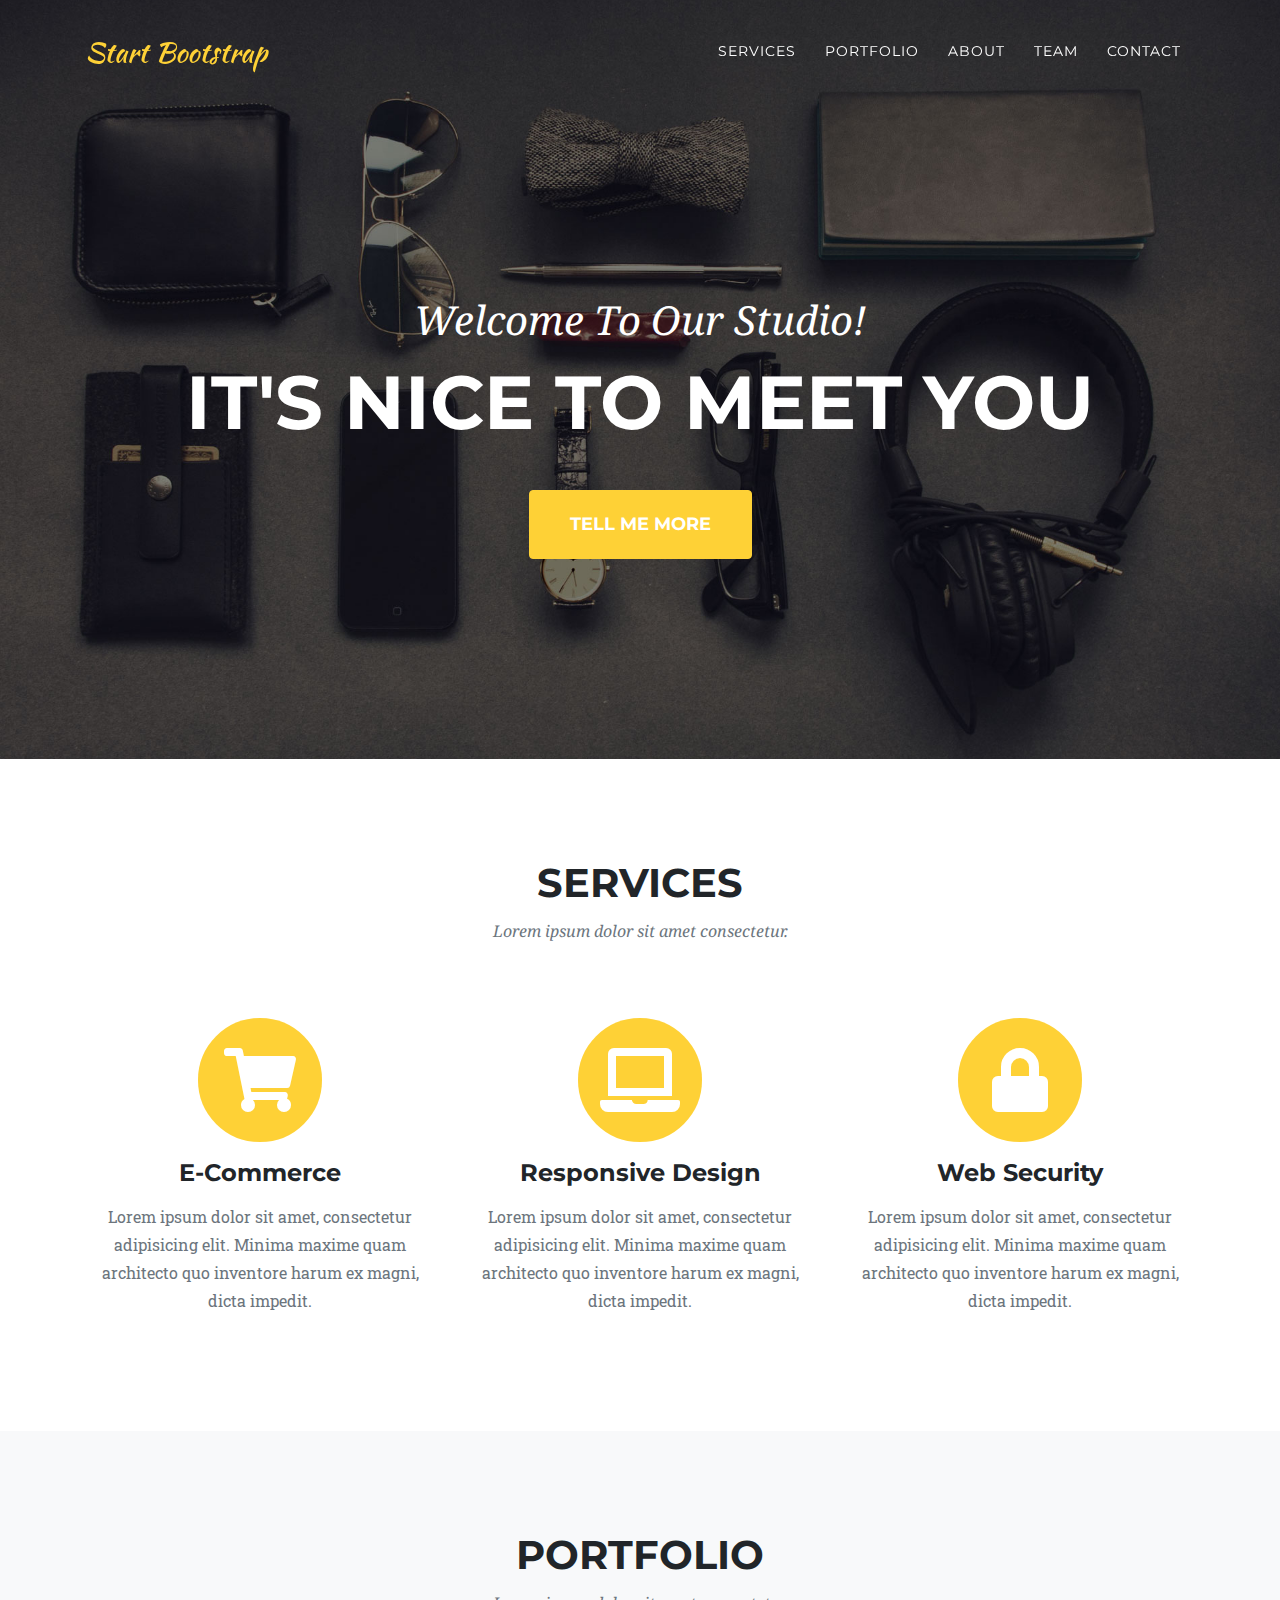
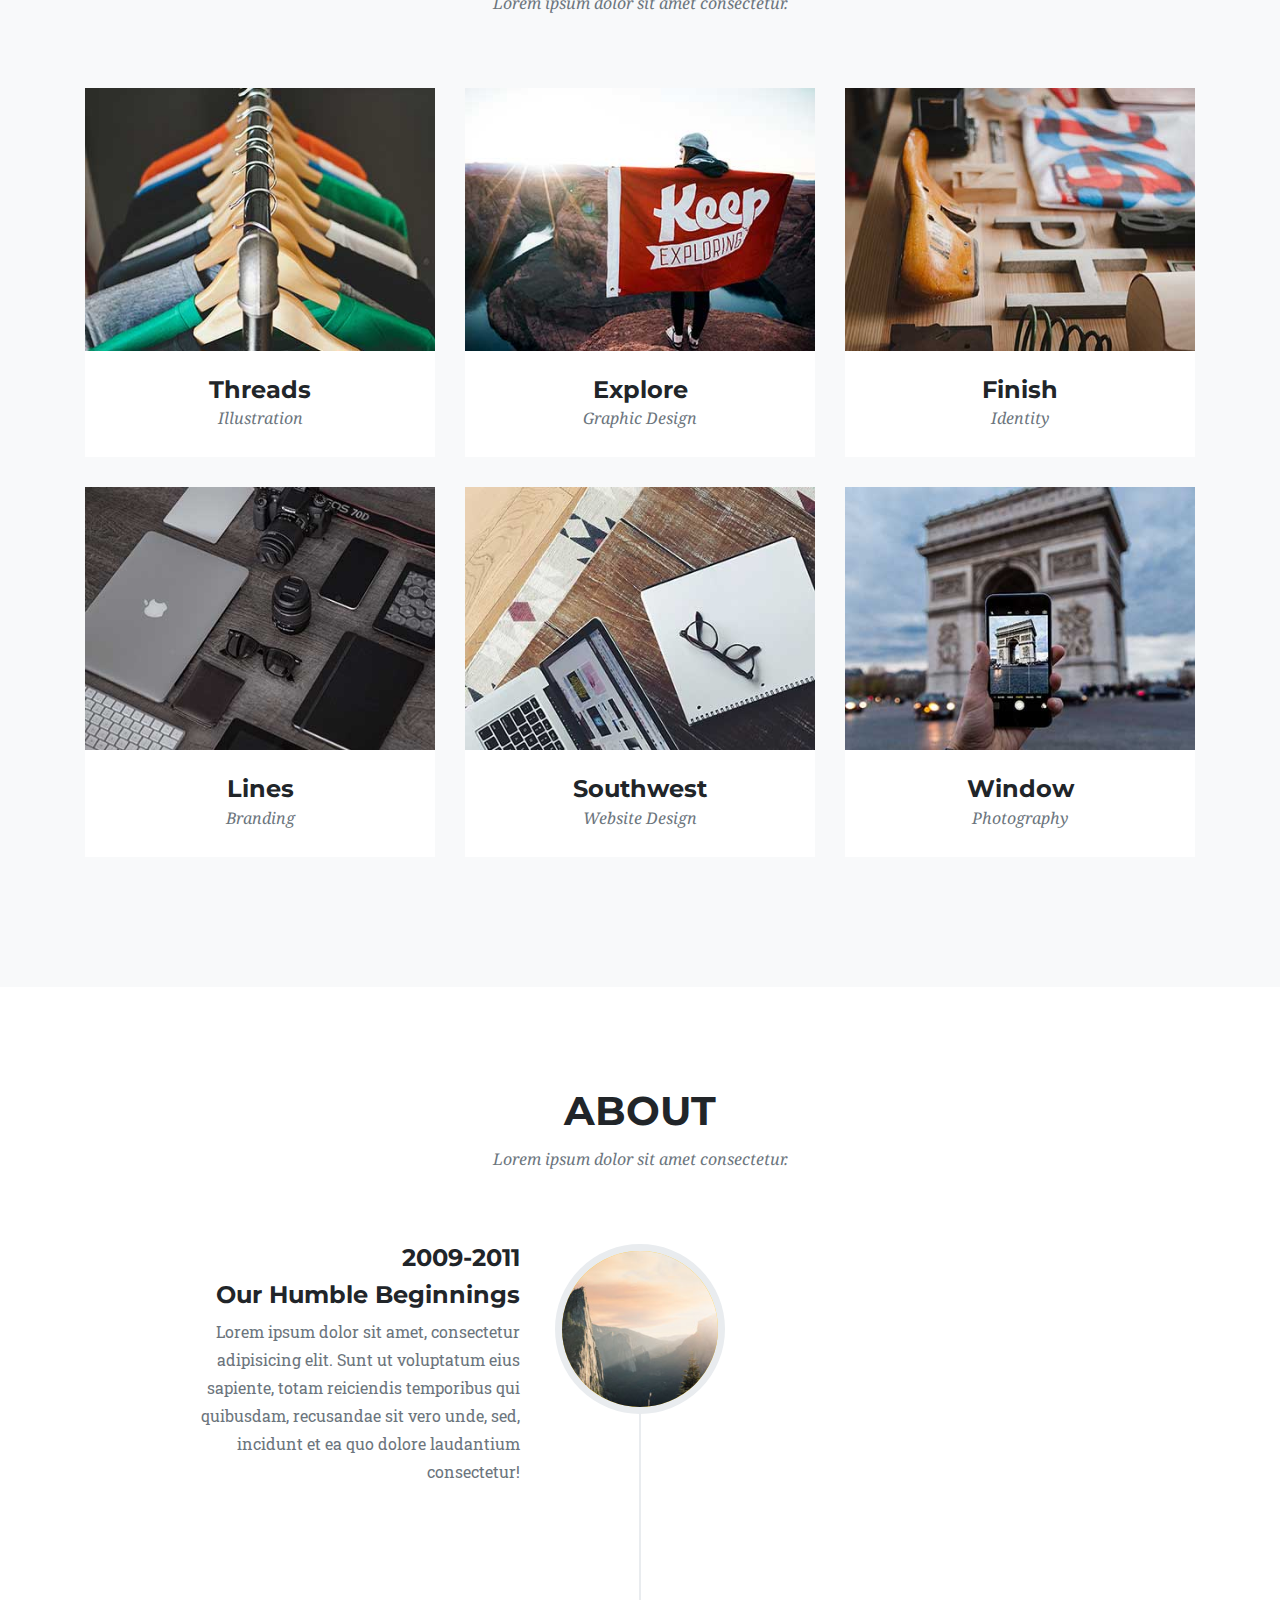
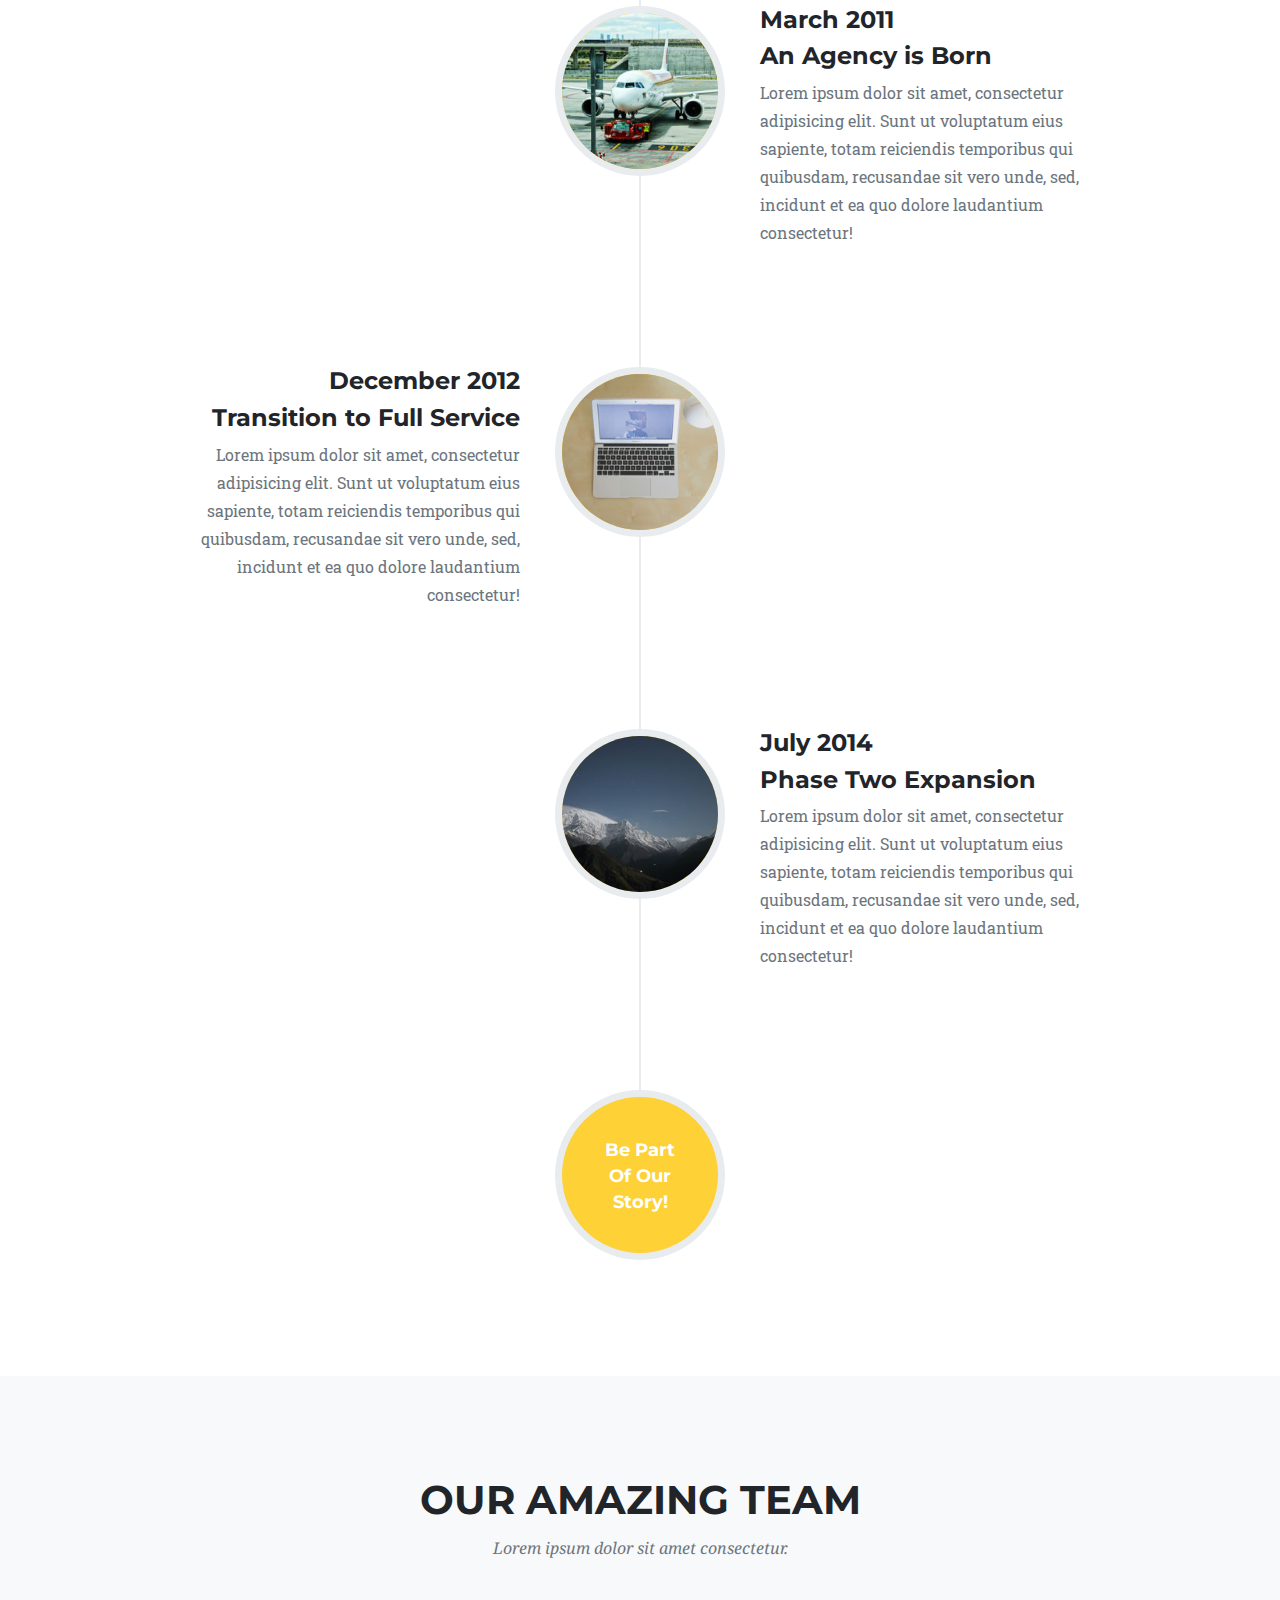
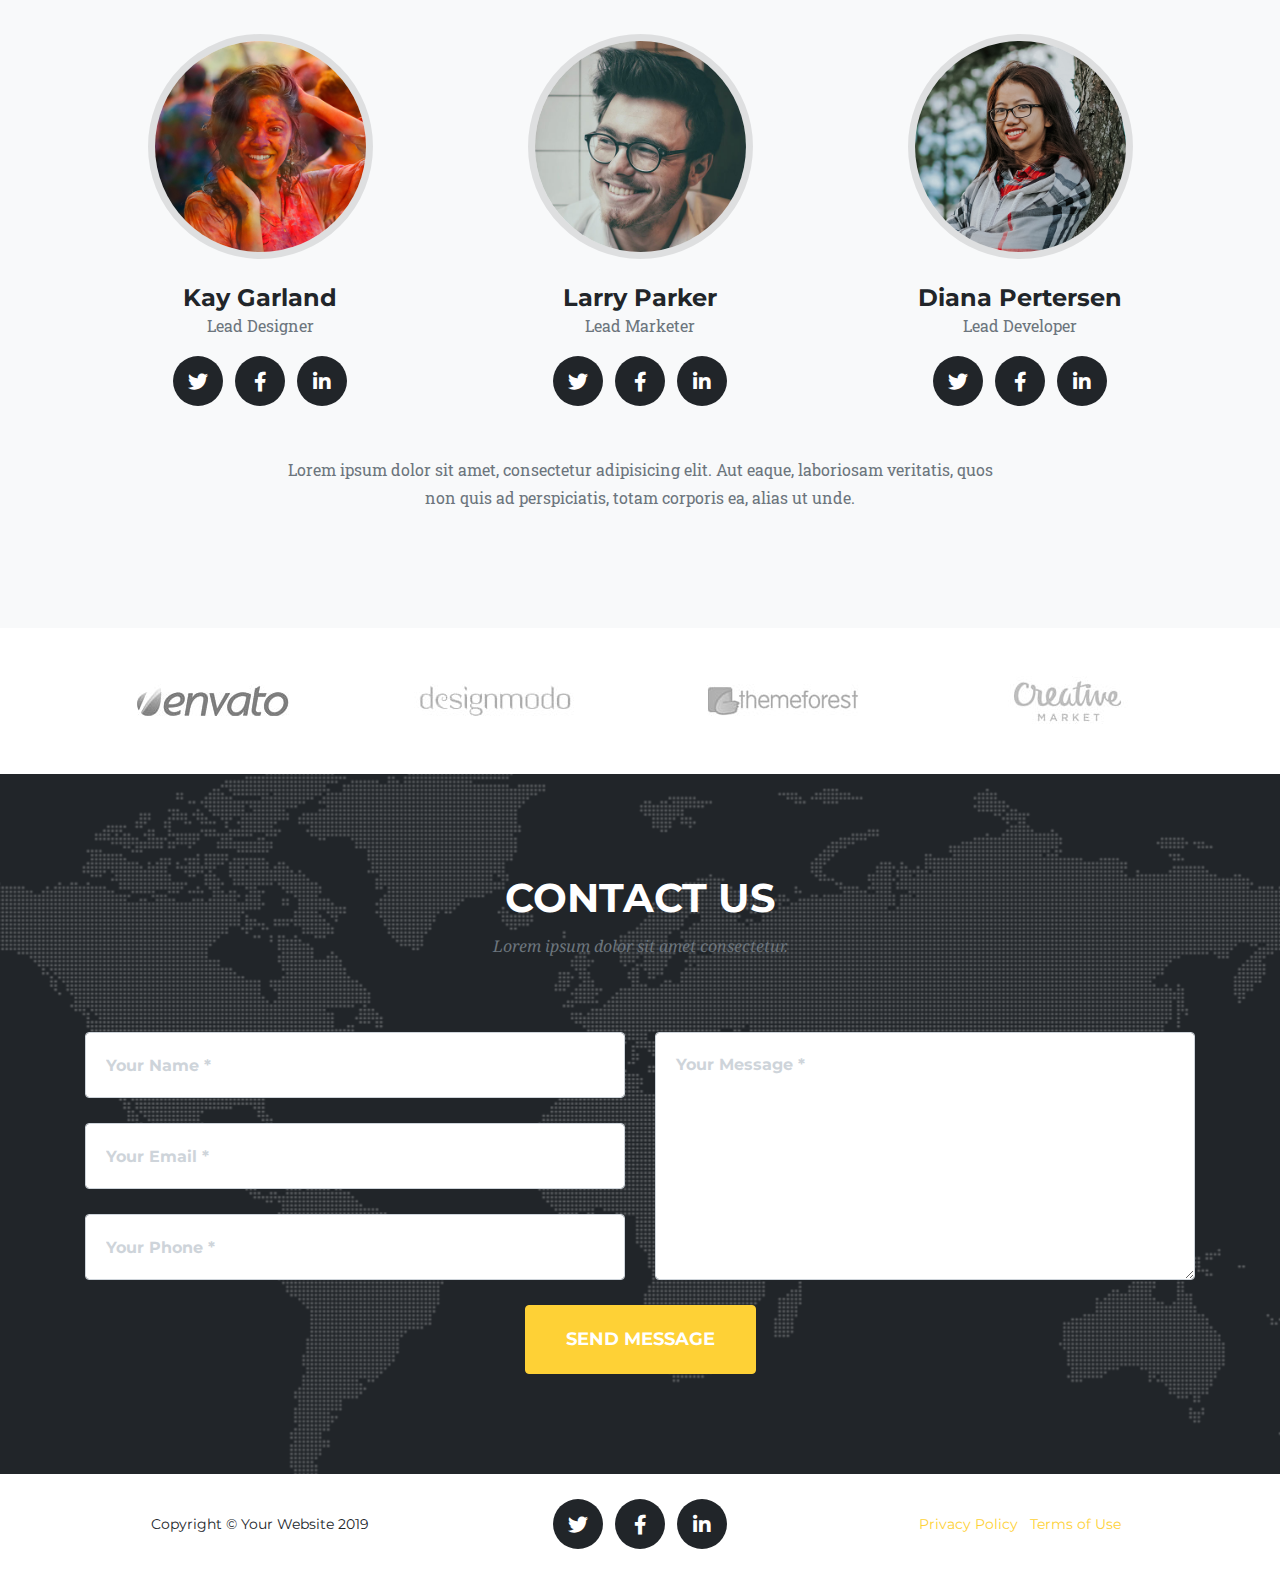
==== Projects/Web Project/index.html @ 5021e68d "Projeto Web adicionado" ====
<!DOCTYPE html>
<html lang="en">

<head>

  <meta charset="utf-8">
  <meta name="viewport" content="width=device-width, initial-scale=1, shrink-to-fit=no">
  <meta name="description" content="">
  <meta name="author" content="">

  <title>Agency - Start Bootstrap Theme</title>

  <!-- Bootstrap core CSS -->
  <link href="vendor/bootstrap/css/bootstrap.min.css" rel="stylesheet">

  <!-- Custom fonts for this template -->
  <link href="vendor/fontawesome-free/css/all.min.css" rel="stylesheet" type="text/css">
  <link href="https://fonts.googleapis.com/css?family=Montserrat:400,700" rel="stylesheet" type="text/css">
  <link href='https://fonts.googleapis.com/css?family=Kaushan+Script' rel='stylesheet' type='text/css'>
  <link href='https://fonts.googleapis.com/css?family=Droid+Serif:400,700,400italic,700italic' rel='stylesheet' type='text/css'>
  <link href='https://fonts.googleapis.com/css?family=Roboto+Slab:400,100,300,700' rel='stylesheet' type='text/css'>

  <!-- Custom styles for this template -->
  <link href="css/agency.min.css" rel="stylesheet">

</head>

<body id="page-top">

  <!-- Navigation -->
  <nav class="navbar navbar-expand-lg navbar-dark fixed-top" id="mainNav">
    <div class="container">
      <a class="navbar-brand js-scroll-trigger" href="#page-top">Start Bootstrap</a>
      <button class="navbar-toggler navbar-toggler-right" type="button" data-toggle="collapse" data-target="#navbarResponsive" aria-controls="navbarResponsive" aria-expanded="false" aria-label="Toggle navigation">
        Menu
        <i class="fas fa-bars"></i>
      </button>
      <div class="collapse navbar-collapse" id="navbarResponsive">
        <ul class="navbar-nav text-uppercase ml-auto">
          <li class="nav-item">
            <a class="nav-link js-scroll-trigger" href="#services">Services</a>
          </li>
          <li class="nav-item">
            <a class="nav-link js-scroll-trigger" href="#portfolio">Portfolio</a>
          </li>
          <li class="nav-item">
            <a class="nav-link js-scroll-trigger" href="#about">About</a>
          </li>
          <li class="nav-item">
            <a class="nav-link js-scroll-trigger" href="#team">Team</a>
          </li>
          <li class="nav-item">
            <a class="nav-link js-scroll-trigger" href="#contact">Contact</a>
          </li>
        </ul>
      </div>
    </div>
  </nav>

  <!-- Header -->
  <header class="masthead">
    <div class="container">
      <div class="intro-text">
        <div class="intro-lead-in">Welcome To Our Studio!</div>
        <div class="intro-heading text-uppercase">It's Nice To Meet You</div>
        <a class="btn btn-primary btn-xl text-uppercase js-scroll-trigger" href="#services">Tell Me More</a>
      </div>
    </div>
  </header>

  <!-- Services -->
  <section class="page-section" id="services">
    <div class="container">
      <div class="row">
        <div class="col-lg-12 text-center">
          <h2 class="section-heading text-uppercase">Services</h2>
          <h3 class="section-subheading text-muted">Lorem ipsum dolor sit amet consectetur.</h3>
        </div>
      </div>
      <div class="row text-center">
        <div class="col-md-4">
          <span class="fa-stack fa-4x">
            <i class="fas fa-circle fa-stack-2x text-primary"></i>
            <i class="fas fa-shopping-cart fa-stack-1x fa-inverse"></i>
          </span>
          <h4 class="service-heading">E-Commerce</h4>
          <p class="text-muted">Lorem ipsum dolor sit amet, consectetur adipisicing elit. Minima maxime quam architecto quo inventore harum ex magni, dicta impedit.</p>
        </div>
        <div class="col-md-4">
          <span class="fa-stack fa-4x">
            <i class="fas fa-circle fa-stack-2x text-primary"></i>
            <i class="fas fa-laptop fa-stack-1x fa-inverse"></i>
          </span>
          <h4 class="service-heading">Responsive Design</h4>
          <p class="text-muted">Lorem ipsum dolor sit amet, consectetur adipisicing elit. Minima maxime quam architecto quo inventore harum ex magni, dicta impedit.</p>
        </div>
        <div class="col-md-4">
          <span class="fa-stack fa-4x">
            <i class="fas fa-circle fa-stack-2x text-primary"></i>
            <i class="fas fa-lock fa-stack-1x fa-inverse"></i>
          </span>
          <h4 class="service-heading">Web Security</h4>
          <p class="text-muted">Lorem ipsum dolor sit amet, consectetur adipisicing elit. Minima maxime quam architecto quo inventore harum ex magni, dicta impedit.</p>
        </div>
      </div>
    </div>
  </section>

  <!-- Portfolio Grid -->
  <section class="bg-light page-section" id="portfolio">
    <div class="container">
      <div class="row">
        <div class="col-lg-12 text-center">
          <h2 class="section-heading text-uppercase">Portfolio</h2>
          <h3 class="section-subheading text-muted">Lorem ipsum dolor sit amet consectetur.</h3>
        </div>
      </div>
      <div class="row">
        <div class="col-md-4 col-sm-6 portfolio-item">
          <a class="portfolio-link" data-toggle="modal" href="#portfolioModal1">
            <div class="portfolio-hover">
              <div class="portfolio-hover-content">
                <i class="fas fa-plus fa-3x"></i>
              </div>
            </div>
            <img class="img-fluid" src="img/portfolio/01-thumbnail.jpg" alt="">
          </a>
          <div class="portfolio-caption">
            <h4>Threads</h4>
            <p class="text-muted">Illustration</p>
          </div>
        </div>
        <div class="col-md-4 col-sm-6 portfolio-item">
          <a class="portfolio-link" data-toggle="modal" href="#portfolioModal2">
            <div class="portfolio-hover">
              <div class="portfolio-hover-content">
                <i class="fas fa-plus fa-3x"></i>
              </div>
            </div>
            <img class="img-fluid" src="img/portfolio/02-thumbnail.jpg" alt="">
          </a>
          <div class="portfolio-caption">
            <h4>Explore</h4>
            <p class="text-muted">Graphic Design</p>
          </div>
        </div>
        <div class="col-md-4 col-sm-6 portfolio-item">
          <a class="portfolio-link" data-toggle="modal" href="#portfolioModal3">
            <div class="portfolio-hover">
              <div class="portfolio-hover-content">
                <i class="fas fa-plus fa-3x"></i>
              </div>
            </div>
            <img class="img-fluid" src="img/portfolio/03-thumbnail.jpg" alt="">
          </a>
          <div class="portfolio-caption">
            <h4>Finish</h4>
            <p class="text-muted">Identity</p>
          </div>
        </div>
        <div class="col-md-4 col-sm-6 portfolio-item">
          <a class="portfolio-link" data-toggle="modal" href="#portfolioModal4">
            <div class="portfolio-hover">
              <div class="portfolio-hover-content">
                <i class="fas fa-plus fa-3x"></i>
              </div>
            </div>
            <img class="img-fluid" src="img/portfolio/04-thumbnail.jpg" alt="">
          </a>
          <div class="portfolio-caption">
            <h4>Lines</h4>
            <p class="text-muted">Branding</p>
          </div>
        </div>
        <div class="col-md-4 col-sm-6 portfolio-item">
          <a class="portfolio-link" data-toggle="modal" href="#portfolioModal5">
            <div class="portfolio-hover">
              <div class="portfolio-hover-content">
                <i class="fas fa-plus fa-3x"></i>
              </div>
            </div>
            <img class="img-fluid" src="img/portfolio/05-thumbnail.jpg" alt="">
          </a>
          <div class="portfolio-caption">
            <h4>Southwest</h4>
            <p class="text-muted">Website Design</p>
          </div>
        </div>
        <div class="col-md-4 col-sm-6 portfolio-item">
          <a class="portfolio-link" data-toggle="modal" href="#portfolioModal6">
            <div class="portfolio-hover">
              <div class="portfolio-hover-content">
                <i class="fas fa-plus fa-3x"></i>
              </div>
            </div>
            <img class="img-fluid" src="img/portfolio/06-thumbnail.jpg" alt="">
          </a>
          <div class="portfolio-caption">
            <h4>Window</h4>
            <p class="text-muted">Photography</p>
          </div>
        </div>
      </div>
    </div>
  </section>

  <!-- About -->
  <section class="page-section" id="about">
    <div class="container">
      <div class="row">
        <div class="col-lg-12 text-center">
          <h2 class="section-heading text-uppercase">About</h2>
          <h3 class="section-subheading text-muted">Lorem ipsum dolor sit amet consectetur.</h3>
        </div>
      </div>
      <div class="row">
        <div class="col-lg-12">
          <ul class="timeline">
            <li>
              <div class="timeline-image">
                <img class="rounded-circle img-fluid" src="img/about/1.jpg" alt="">
              </div>
              <div class="timeline-panel">
                <div class="timeline-heading">
                  <h4>2009-2011</h4>
                  <h4 class="subheading">Our Humble Beginnings</h4>
                </div>
                <div class="timeline-body">
                  <p class="text-muted">Lorem ipsum dolor sit amet, consectetur adipisicing elit. Sunt ut voluptatum eius sapiente, totam reiciendis temporibus qui quibusdam, recusandae sit vero unde, sed, incidunt et ea quo dolore laudantium consectetur!</p>
                </div>
              </div>
            </li>
            <li class="timeline-inverted">
              <div class="timeline-image">
                <img class="rounded-circle img-fluid" src="img/about/2.jpg" alt="">
              </div>
              <div class="timeline-panel">
                <div class="timeline-heading">
                  <h4>March 2011</h4>
                  <h4 class="subheading">An Agency is Born</h4>
                </div>
                <div class="timeline-body">
                  <p class="text-muted">Lorem ipsum dolor sit amet, consectetur adipisicing elit. Sunt ut voluptatum eius sapiente, totam reiciendis temporibus qui quibusdam, recusandae sit vero unde, sed, incidunt et ea quo dolore laudantium consectetur!</p>
                </div>
              </div>
            </li>
            <li>
              <div class="timeline-image">
                <img class="rounded-circle img-fluid" src="img/about/3.jpg" alt="">
              </div>
              <div class="timeline-panel">
                <div class="timeline-heading">
                  <h4>December 2012</h4>
                  <h4 class="subheading">Transition to Full Service</h4>
                </div>
                <div class="timeline-body">
                  <p class="text-muted">Lorem ipsum dolor sit amet, consectetur adipisicing elit. Sunt ut voluptatum eius sapiente, totam reiciendis temporibus qui quibusdam, recusandae sit vero unde, sed, incidunt et ea quo dolore laudantium consectetur!</p>
                </div>
              </div>
            </li>
            <li class="timeline-inverted">
              <div class="timeline-image">
                <img class="rounded-circle img-fluid" src="img/about/4.jpg" alt="">
              </div>
              <div class="timeline-panel">
                <div class="timeline-heading">
                  <h4>July 2014</h4>
                  <h4 class="subheading">Phase Two Expansion</h4>
                </div>
                <div class="timeline-body">
                  <p class="text-muted">Lorem ipsum dolor sit amet, consectetur adipisicing elit. Sunt ut voluptatum eius sapiente, totam reiciendis temporibus qui quibusdam, recusandae sit vero unde, sed, incidunt et ea quo dolore laudantium consectetur!</p>
                </div>
              </div>
            </li>
            <li class="timeline-inverted">
              <div class="timeline-image">
                <h4>Be Part
                  <br>Of Our
                  <br>Story!</h4>
              </div>
            </li>
          </ul>
        </div>
      </div>
    </div>
  </section>

  <!-- Team -->
  <section class="bg-light page-section" id="team">
    <div class="container">
      <div class="row">
        <div class="col-lg-12 text-center">
          <h2 class="section-heading text-uppercase">Our Amazing Team</h2>
          <h3 class="section-subheading text-muted">Lorem ipsum dolor sit amet consectetur.</h3>
        </div>
      </div>
      <div class="row">
        <div class="col-sm-4">
          <div class="team-member">
            <img class="mx-auto rounded-circle" src="img/team/1.jpg" alt="">
            <h4>Kay Garland</h4>
            <p class="text-muted">Lead Designer</p>
            <ul class="list-inline social-buttons">
              <li class="list-inline-item">
                <a href="#">
                  <i class="fab fa-twitter"></i>
                </a>
              </li>
              <li class="list-inline-item">
                <a href="#">
                  <i class="fab fa-facebook-f"></i>
                </a>
              </li>
              <li class="list-inline-item">
                <a href="#">
                  <i class="fab fa-linkedin-in"></i>
                </a>
              </li>
            </ul>
          </div>
        </div>
        <div class="col-sm-4">
          <div class="team-member">
            <img class="mx-auto rounded-circle" src="img/team/2.jpg" alt="">
            <h4>Larry Parker</h4>
            <p class="text-muted">Lead Marketer</p>
            <ul class="list-inline social-buttons">
              <li class="list-inline-item">
                <a href="#">
                  <i class="fab fa-twitter"></i>
                </a>
              </li>
              <li class="list-inline-item">
                <a href="#">
                  <i class="fab fa-facebook-f"></i>
                </a>
              </li>
              <li class="list-inline-item">
                <a href="#">
                  <i class="fab fa-linkedin-in"></i>
                </a>
              </li>
            </ul>
          </div>
        </div>
        <div class="col-sm-4">
          <div class="team-member">
            <img class="mx-auto rounded-circle" src="img/team/3.jpg" alt="">
            <h4>Diana Pertersen</h4>
            <p class="text-muted">Lead Developer</p>
            <ul class="list-inline social-buttons">
              <li class="list-inline-item">
                <a href="#">
                  <i class="fab fa-twitter"></i>
                </a>
              </li>
              <li class="list-inline-item">
                <a href="#">
                  <i class="fab fa-facebook-f"></i>
                </a>
              </li>
              <li class="list-inline-item">
                <a href="#">
                  <i class="fab fa-linkedin-in"></i>
                </a>
              </li>
            </ul>
          </div>
        </div>
      </div>
      <div class="row">
        <div class="col-lg-8 mx-auto text-center">
          <p class="large text-muted">Lorem ipsum dolor sit amet, consectetur adipisicing elit. Aut eaque, laboriosam veritatis, quos non quis ad perspiciatis, totam corporis ea, alias ut unde.</p>
        </div>
      </div>
    </div>
  </section>

  <!-- Clients -->
  <section class="py-5">
    <div class="container">
      <div class="row">
        <div class="col-md-3 col-sm-6">
          <a href="#">
            <img class="img-fluid d-block mx-auto" src="img/logos/envato.jpg" alt="">
          </a>
        </div>
        <div class="col-md-3 col-sm-6">
          <a href="#">
            <img class="img-fluid d-block mx-auto" src="img/logos/designmodo.jpg" alt="">
          </a>
        </div>
        <div class="col-md-3 col-sm-6">
          <a href="#">
            <img class="img-fluid d-block mx-auto" src="img/logos/themeforest.jpg" alt="">
          </a>
        </div>
        <div class="col-md-3 col-sm-6">
          <a href="#">
            <img class="img-fluid d-block mx-auto" src="img/logos/creative-market.jpg" alt="">
          </a>
        </div>
      </div>
    </div>
  </section>

  <!-- Contact -->
  <section class="page-section" id="contact">
    <div class="container">
      <div class="row">
        <div class="col-lg-12 text-center">
          <h2 class="section-heading text-uppercase">Contact Us</h2>
          <h3 class="section-subheading text-muted">Lorem ipsum dolor sit amet consectetur.</h3>
        </div>
      </div>
      <div class="row">
        <div class="col-lg-12">
          <form id="contactForm" name="sentMessage" novalidate="novalidate">
            <div class="row">
              <div class="col-md-6">
                <div class="form-group">
                  <input class="form-control" id="name" type="text" placeholder="Your Name *" required="required" data-validation-required-message="Please enter your name.">
                  <p class="help-block text-danger"></p>
                </div>
                <div class="form-group">
                  <input class="form-control" id="email" type="email" placeholder="Your Email *" required="required" data-validation-required-message="Please enter your email address.">
                  <p class="help-block text-danger"></p>
                </div>
                <div class="form-group">
                  <input class="form-control" id="phone" type="tel" placeholder="Your Phone *" required="required" data-validation-required-message="Please enter your phone number.">
                  <p class="help-block text-danger"></p>
                </div>
              </div>
              <div class="col-md-6">
                <div class="form-group">
                  <textarea class="form-control" id="message" placeholder="Your Message *" required="required" data-validation-required-message="Please enter a message."></textarea>
                  <p class="help-block text-danger"></p>
                </div>
              </div>
              <div class="clearfix"></div>
              <div class="col-lg-12 text-center">
                <div id="success"></div>
                <button id="sendMessageButton" class="btn btn-primary btn-xl text-uppercase" type="submit">Send Message</button>
              </div>
            </div>
          </form>
        </div>
      </div>
    </div>
  </section>

  <!-- Footer -->
  <footer class="footer">
    <div class="container">
      <div class="row align-items-center">
        <div class="col-md-4">
          <span class="copyright">Copyright &copy; Your Website 2019</span>
        </div>
        <div class="col-md-4">
          <ul class="list-inline social-buttons">
            <li class="list-inline-item">
              <a href="#">
                <i class="fab fa-twitter"></i>
              </a>
            </li>
            <li class="list-inline-item">
              <a href="#">
                <i class="fab fa-facebook-f"></i>
              </a>
            </li>
            <li class="list-inline-item">
              <a href="#">
                <i class="fab fa-linkedin-in"></i>
              </a>
            </li>
          </ul>
        </div>
        <div class="col-md-4">
          <ul class="list-inline quicklinks">
            <li class="list-inline-item">
              <a href="#">Privacy Policy</a>
            </li>
            <li class="list-inline-item">
              <a href="#">Terms of Use</a>
            </li>
          </ul>
        </div>
      </div>
    </div>
  </footer>

  <!-- Portfolio Modals -->

  <!-- Modal 1 -->
  <div class="portfolio-modal modal fade" id="portfolioModal1" tabindex="-1" role="dialog" aria-hidden="true">
    <div class="modal-dialog">
      <div class="modal-content">
        <div class="close-modal" data-dismiss="modal">
          <div class="lr">
            <div class="rl"></div>
          </div>
        </div>
        <div class="container">
          <div class="row">
            <div class="col-lg-8 mx-auto">
              <div class="modal-body">
                <!-- Project Details Go Here -->
                <h2 class="text-uppercase">Project Name</h2>
                <p class="item-intro text-muted">Lorem ipsum dolor sit amet consectetur.</p>
                <img class="img-fluid d-block mx-auto" src="img/portfolio/01-full.jpg" alt="">
                <p>Use this area to describe your project. Lorem ipsum dolor sit amet, consectetur adipisicing elit. Est blanditiis dolorem culpa incidunt minus dignissimos deserunt repellat aperiam quasi sunt officia expedita beatae cupiditate, maiores repudiandae, nostrum, reiciendis facere nemo!</p>
                <ul class="list-inline">
                  <li>Date: January 2017</li>
                  <li>Client: Threads</li>
                  <li>Category: Illustration</li>
                </ul>
                <button class="btn btn-primary" data-dismiss="modal" type="button">
                  <i class="fas fa-times"></i>
                  Close Project</button>
              </div>
            </div>
          </div>
        </div>
      </div>
    </div>
  </div>

  <!-- Modal 2 -->
  <div class="portfolio-modal modal fade" id="portfolioModal2" tabindex="-1" role="dialog" aria-hidden="true">
    <div class="modal-dialog">
      <div class="modal-content">
        <div class="close-modal" data-dismiss="modal">
          <div class="lr">
            <div class="rl"></div>
          </div>
        </div>
        <div class="container">
          <div class="row">
            <div class="col-lg-8 mx-auto">
              <div class="modal-body">
                <!-- Project Details Go Here -->
                <h2 class="text-uppercase">Project Name</h2>
                <p class="item-intro text-muted">Lorem ipsum dolor sit amet consectetur.</p>
                <img class="img-fluid d-block mx-auto" src="img/portfolio/02-full.jpg" alt="">
                <p>Use this area to describe your project. Lorem ipsum dolor sit amet, consectetur adipisicing elit. Est blanditiis dolorem culpa incidunt minus dignissimos deserunt repellat aperiam quasi sunt officia expedita beatae cupiditate, maiores repudiandae, nostrum, reiciendis facere nemo!</p>
                <ul class="list-inline">
                  <li>Date: January 2017</li>
                  <li>Client: Explore</li>
                  <li>Category: Graphic Design</li>
                </ul>
                <button class="btn btn-primary" data-dismiss="modal" type="button">
                  <i class="fas fa-times"></i>
                  Close Project</button>
              </div>
            </div>
          </div>
        </div>
      </div>
    </div>
  </div>

  <!-- Modal 3 -->
  <div class="portfolio-modal modal fade" id="portfolioModal3" tabindex="-1" role="dialog" aria-hidden="true">
    <div class="modal-dialog">
      <div class="modal-content">
        <div class="close-modal" data-dismiss="modal">
          <div class="lr">
            <div class="rl"></div>
          </div>
        </div>
        <div class="container">
          <div class="row">
            <div class="col-lg-8 mx-auto">
              <div class="modal-body">
                <!-- Project Details Go Here -->
                <h2 class="text-uppercase">Project Name</h2>
                <p class="item-intro text-muted">Lorem ipsum dolor sit amet consectetur.</p>
                <img class="img-fluid d-block mx-auto" src="img/portfolio/03-full.jpg" alt="">
                <p>Use this area to describe your project. Lorem ipsum dolor sit amet, consectetur adipisicing elit. Est blanditiis dolorem culpa incidunt minus dignissimos deserunt repellat aperiam quasi sunt officia expedita beatae cupiditate, maiores repudiandae, nostrum, reiciendis facere nemo!</p>
                <ul class="list-inline">
                  <li>Date: January 2017</li>
                  <li>Client: Finish</li>
                  <li>Category: Identity</li>
                </ul>
                <button class="btn btn-primary" data-dismiss="modal" type="button">
                  <i class="fas fa-times"></i>
                  Close Project</button>
              </div>
            </div>
          </div>
        </div>
      </div>
    </div>
  </div>

  <!-- Modal 4 -->
  <div class="portfolio-modal modal fade" id="portfolioModal4" tabindex="-1" role="dialog" aria-hidden="true">
    <div class="modal-dialog">
      <div class="modal-content">
        <div class="close-modal" data-dismiss="modal">
          <div class="lr">
            <div class="rl"></div>
          </div>
        </div>
        <div class="container">
          <div class="row">
            <div class="col-lg-8 mx-auto">
              <div class="modal-body">
                <!-- Project Details Go Here -->
                <h2 class="text-uppercase">Project Name</h2>
                <p class="item-intro text-muted">Lorem ipsum dolor sit amet consectetur.</p>
                <img class="img-fluid d-block mx-auto" src="img/portfolio/04-full.jpg" alt="">
                <p>Use this area to describe your project. Lorem ipsum dolor sit amet, consectetur adipisicing elit. Est blanditiis dolorem culpa incidunt minus dignissimos deserunt repellat aperiam quasi sunt officia expedita beatae cupiditate, maiores repudiandae, nostrum, reiciendis facere nemo!</p>
                <ul class="list-inline">
                  <li>Date: January 2017</li>
                  <li>Client: Lines</li>
                  <li>Category: Branding</li>
                </ul>
                <button class="btn btn-primary" data-dismiss="modal" type="button">
                  <i class="fas fa-times"></i>
                  Close Project</button>
              </div>
            </div>
          </div>
        </div>
      </div>
    </div>
  </div>

  <!-- Modal 5 -->
  <div class="portfolio-modal modal fade" id="portfolioModal5" tabindex="-1" role="dialog" aria-hidden="true">
    <div class="modal-dialog">
      <div class="modal-content">
        <div class="close-modal" data-dismiss="modal">
          <div class="lr">
            <div class="rl"></div>
          </div>
        </div>
        <div class="container">
          <div class="row">
            <div class="col-lg-8 mx-auto">
              <div class="modal-body">
                <!-- Project Details Go Here -->
                <h2 class="text-uppercase">Project Name</h2>
                <p class="item-intro text-muted">Lorem ipsum dolor sit amet consectetur.</p>
                <img class="img-fluid d-block mx-auto" src="img/portfolio/05-full.jpg" alt="">
                <p>Use this area to describe your project. Lorem ipsum dolor sit amet, consectetur adipisicing elit. Est blanditiis dolorem culpa incidunt minus dignissimos deserunt repellat aperiam quasi sunt officia expedita beatae cupiditate, maiores repudiandae, nostrum, reiciendis facere nemo!</p>
                <ul class="list-inline">
                  <li>Date: January 2017</li>
                  <li>Client: Southwest</li>
                  <li>Category: Website Design</li>
                </ul>
                <button class="btn btn-primary" data-dismiss="modal" type="button">
                  <i class="fas fa-times"></i>
                  Close Project</button>
              </div>
            </div>
          </div>
        </div>
      </div>
    </div>
  </div>

  <!-- Modal 6 -->
  <div class="portfolio-modal modal fade" id="portfolioModal6" tabindex="-1" role="dialog" aria-hidden="true">
    <div class="modal-dialog">
      <div class="modal-content">
        <div class="close-modal" data-dismiss="modal">
          <div class="lr">
            <div class="rl"></div>
          </div>
        </div>
        <div class="container">
          <div class="row">
            <div class="col-lg-8 mx-auto">
              <div class="modal-body">
                <!-- Project Details Go Here -->
                <h2 class="text-uppercase">Project Name</h2>
                <p class="item-intro text-muted">Lorem ipsum dolor sit amet consectetur.</p>
                <img class="img-fluid d-block mx-auto" src="img/portfolio/06-full.jpg" alt="">
                <p>Use this area to describe your project. Lorem ipsum dolor sit amet, consectetur adipisicing elit. Est blanditiis dolorem culpa incidunt minus dignissimos deserunt repellat aperiam quasi sunt officia expedita beatae cupiditate, maiores repudiandae, nostrum, reiciendis facere nemo!</p>
                <ul class="list-inline">
                  <li>Date: January 2017</li>
                  <li>Client: Window</li>
                  <li>Category: Photography</li>
                </ul>
                <button class="btn btn-primary" data-dismiss="modal" type="button">
                  <i class="fas fa-times"></i>
                  Close Project</button>
              </div>
            </div>
          </div>
        </div>
      </div>
    </div>
  </div>

  <!-- Bootstrap core JavaScript -->
  <script src="vendor/jquery/jquery.min.js"></script>
  <script src="vendor/bootstrap/js/bootstrap.bundle.min.js"></script>

  <!-- Plugin JavaScript -->
  <script src="vendor/jquery-easing/jquery.easing.min.js"></script>

  <!-- Contact form JavaScript -->
  <script src="js/jqBootstrapValidation.js"></script>
  <script src="js/contact_me.js"></script>

  <!-- Custom scripts for this template -->
  <script src="js/agency.min.js"></script>

</body>

</html>
---- Projects/Web Project/css/agency.min.css ----
/*!
 * Start Bootstrap - Agency v5.2.2 (https://startbootstrap.com/template-overviews/agency)
 * Copyright 2013-2019 Start Bootstrap
 * Licensed under MIT (https://github.com/BlackrockDigital/startbootstrap-agency/blob/master/LICENSE)
 */body{overflow-x:hidden;font-family:'Roboto Slab',-apple-system,BlinkMacSystemFont,'Segoe UI',Roboto,'Helvetica Neue',Arial,sans-serif,'Apple Color Emoji','Segoe UI Emoji','Segoe UI Symbol','Noto Color Emoji'}p{line-height:1.75}a{color:#fed136}a:hover{color:#fec503}.text-primary{color:#fed136!important}h1,h2,h3,h4,h5,h6{font-weight:700;font-family:Montserrat,-apple-system,BlinkMacSystemFont,'Segoe UI',Roboto,'Helvetica Neue',Arial,sans-serif,'Apple Color Emoji','Segoe UI Emoji','Segoe UI Symbol','Noto Color Emoji'}.page-section{padding:100px 0}.page-section h2.section-heading{font-size:40px;margin-top:0;margin-bottom:15px}.page-section h3.section-subheading{font-size:16px;font-weight:400;font-style:italic;margin-bottom:75px;text-transform:none;font-family:'Droid Serif',-apple-system,BlinkMacSystemFont,'Segoe UI',Roboto,'Helvetica Neue',Arial,sans-serif,'Apple Color Emoji','Segoe UI Emoji','Segoe UI Symbol','Noto Color Emoji'}@media (min-width:768px){section{padding:150px 0}}::-moz-selection{background:#fed136;text-shadow:none}::selection{background:#fed136;text-shadow:none}img::-moz-selection{background:0 0}img::selection{background:0 0}img::-moz-selection{background:0 0}.btn{font-family:Montserrat,-apple-system,BlinkMacSystemFont,'Segoe UI',Roboto,'Helvetica Neue',Arial,sans-serif,'Apple Color Emoji','Segoe UI Emoji','Segoe UI Symbol','Noto Color Emoji';font-weight:700}.btn-xl{font-size:18px;padding:20px 40px}.btn-primary{background-color:#fed136;border-color:#fed136}.btn-primary:active,.btn-primary:focus,.btn-primary:hover{background-color:#fec810!important;border-color:#fec810!important;color:#fff}.btn-primary:active,.btn-primary:focus{box-shadow:0 0 0 .2rem rgba(254,209,55,.5)!important}#mainNav{background-color:#212529}#mainNav .navbar-toggler{font-size:12px;right:0;padding:13px;text-transform:uppercase;color:#fff;border:0;background-color:#fed136;font-family:Montserrat,-apple-system,BlinkMacSystemFont,'Segoe UI',Roboto,'Helvetica Neue',Arial,sans-serif,'Apple Color Emoji','Segoe UI Emoji','Segoe UI Symbol','Noto Color Emoji'}#mainNav .navbar-brand{color:#fed136;font-family:'Kaushan Script',-apple-system,BlinkMacSystemFont,'Segoe UI',Roboto,'Helvetica Neue',Arial,sans-serif,'Apple Color Emoji','Segoe UI Emoji','Segoe UI Symbol','Noto Color Emoji'}#mainNav .navbar-brand.active,#mainNav .navbar-brand:active,#mainNav .navbar-brand:focus,#mainNav .navbar-brand:hover{color:#fec503}#mainNav .navbar-nav .nav-item .nav-link{font-size:90%;font-weight:400;padding:.75em 0;letter-spacing:1px;color:#fff;font-family:Montserrat,-apple-system,BlinkMacSystemFont,'Segoe UI',Roboto,'Helvetica Neue',Arial,sans-serif,'Apple Color Emoji','Segoe UI Emoji','Segoe UI Symbol','Noto Color Emoji'}#mainNav .navbar-nav .nav-item .nav-link.active,#mainNav .navbar-nav .nav-item .nav-link:hover{color:#fed136}@media (min-width:992px){#mainNav{padding-top:25px;padding-bottom:25px;transition:padding-top .3s,padding-bottom .3s;border:none;background-color:transparent}#mainNav .navbar-brand{font-size:1.75em;transition:all .3s}#mainNav .navbar-nav .nav-item .nav-link{padding:1.1em 1em!important}#mainNav.navbar-shrink{padding-top:0;padding-bottom:0;background-color:#212529}#mainNav.navbar-shrink .navbar-brand{font-size:1.25em;padding:12px 0}}header.masthead{text-align:center;color:#fff;background-image:url(../img/header-bg.jpg);background-repeat:no-repeat;background-attachment:scroll;background-position:center center;background-size:cover}header.masthead .intro-text{padding-top:150px;padding-bottom:100px}header.masthead .intro-text .intro-lead-in{font-size:22px;font-style:italic;line-height:22px;margin-bottom:25px;font-family:'Droid Serif',-apple-system,BlinkMacSystemFont,'Segoe UI',Roboto,'Helvetica Neue',Arial,sans-serif,'Apple Color Emoji','Segoe UI Emoji','Segoe UI Symbol','Noto Color Emoji'}header.masthead .intro-text .intro-heading{font-size:50px;font-weight:700;line-height:50px;margin-bottom:25px;font-family:Montserrat,-apple-system,BlinkMacSystemFont,'Segoe UI',Roboto,'Helvetica Neue',Arial,sans-serif,'Apple Color Emoji','Segoe UI Emoji','Segoe UI Symbol','Noto Color Emoji'}@media (min-width:768px){header.masthead .intro-text{padding-top:300px;padding-bottom:200px}header.masthead .intro-text .intro-lead-in{font-size:40px;font-style:italic;line-height:40px;margin-bottom:25px;font-family:'Droid Serif',-apple-system,BlinkMacSystemFont,'Segoe UI',Roboto,'Helvetica Neue',Arial,sans-serif,'Apple Color Emoji','Segoe UI Emoji','Segoe UI Symbol','Noto Color Emoji'}header.masthead .intro-text .intro-heading{font-size:75px;font-weight:700;line-height:75px;margin-bottom:50px;font-family:Montserrat,-apple-system,BlinkMacSystemFont,'Segoe UI',Roboto,'Helvetica Neue',Arial,sans-serif,'Apple Color Emoji','Segoe UI Emoji','Segoe UI Symbol','Noto Color Emoji'}}.service-heading{margin:15px 0;text-transform:none}#portfolio .portfolio-item{right:0;margin:0 0 15px}#portfolio .portfolio-item .portfolio-link{position:relative;display:block;max-width:400px;margin:0 auto;cursor:pointer}#portfolio .portfolio-item .portfolio-link .portfolio-hover{position:absolute;width:100%;height:100%;transition:all ease .5s;opacity:0;background:rgba(254,209,54,.9)}#portfolio .portfolio-item .portfolio-link .portfolio-hover:hover{opacity:1}#portfolio .portfolio-item .portfolio-link .portfolio-hover .portfolio-hover-content{font-size:20px;position:absolute;top:50%;width:100%;height:20px;margin-top:-12px;text-align:center;color:#fff}#portfolio .portfolio-item .portfolio-link .portfolio-hover .portfolio-hover-content i{margin-top:-12px}#portfolio .portfolio-item .portfolio-link .portfolio-hover .portfolio-hover-content h3,#portfolio .portfolio-item .portfolio-link .portfolio-hover .portfolio-hover-content h4{margin:0}#portfolio .portfolio-item .portfolio-caption{max-width:400px;margin:0 auto;padding:25px;text-align:center;background-color:#fff}#portfolio .portfolio-item .portfolio-caption h4{margin:0;text-transform:none}#portfolio .portfolio-item .portfolio-caption p{font-size:16px;font-style:italic;margin:0;font-family:'Droid Serif',-apple-system,BlinkMacSystemFont,'Segoe UI',Roboto,'Helvetica Neue',Arial,sans-serif,'Apple Color Emoji','Segoe UI Emoji','Segoe UI Symbol','Noto Color Emoji'}#portfolio *{z-index:2}@media (min-width:767px){#portfolio .portfolio-item{margin:0 0 30px}}.portfolio-modal .modal-dialog{margin:1rem;max-width:100vw}.portfolio-modal .modal-content{padding:100px 0;text-align:center}.portfolio-modal .modal-content h2{font-size:3em;margin-bottom:15px}.portfolio-modal .modal-content p{margin-bottom:30px}.portfolio-modal .modal-content p.item-intro{font-size:16px;font-style:italic;margin:20px 0 30px;font-family:'Droid Serif',-apple-system,BlinkMacSystemFont,'Segoe UI',Roboto,'Helvetica Neue',Arial,sans-serif,'Apple Color Emoji','Segoe UI Emoji','Segoe UI Symbol','Noto Color Emoji'}.portfolio-modal .modal-content ul.list-inline{margin-top:0;margin-bottom:30px}.portfolio-modal .modal-content img{margin-bottom:30px}.portfolio-modal .modal-content button{cursor:pointer}.portfolio-modal .close-modal{position:absolute;top:25px;right:25px;width:75px;height:75px;cursor:pointer;background-color:transparent}.portfolio-modal .close-modal:hover{opacity:.3}.portfolio-modal .close-modal .lr{z-index:1051;width:1px;height:75px;margin-left:35px;transform:rotate(45deg);background-color:#212529}.portfolio-modal .close-modal .lr .rl{z-index:1052;width:1px;height:75px;transform:rotate(90deg);background-color:#212529}.timeline{position:relative;padding:0;list-style:none}.timeline:before{position:absolute;top:0;bottom:0;left:40px;width:2px;margin-left:-1.5px;content:'';background-color:#e9ecef}.timeline>li{position:relative;min-height:50px;margin-bottom:50px}.timeline>li:after,.timeline>li:before{display:table;content:' '}.timeline>li:after{clear:both}.timeline>li .timeline-panel{position:relative;float:right;width:100%;padding:0 20px 0 100px;text-align:left}.timeline>li .timeline-panel:before{right:auto;left:-15px;border-right-width:15px;border-left-width:0}.timeline>li .timeline-panel:after{right:auto;left:-14px;border-right-width:14px;border-left-width:0}.timeline>li .timeline-image{position:absolute;z-index:100;left:0;width:80px;height:80px;margin-left:0;text-align:center;color:#fff;border:7px solid #e9ecef;border-radius:100%;background-color:#fed136}.timeline>li .timeline-image h4{font-size:10px;line-height:14px;margin-top:12px}.timeline>li.timeline-inverted>.timeline-panel{float:right;padding:0 20px 0 100px;text-align:left}.timeline>li.timeline-inverted>.timeline-panel:before{right:auto;left:-15px;border-right-width:15px;border-left-width:0}.timeline>li.timeline-inverted>.timeline-panel:after{right:auto;left:-14px;border-right-width:14px;border-left-width:0}.timeline>li:last-child{margin-bottom:0}.timeline .timeline-heading h4{margin-top:0;color:inherit}.timeline .timeline-heading h4.subheading{text-transform:none}.timeline .timeline-body>p,.timeline .timeline-body>ul{margin-bottom:0}@media (min-width:768px){.timeline:before{left:50%}.timeline>li{min-height:100px;margin-bottom:100px}.timeline>li .timeline-panel{float:left;width:41%;padding:0 20px 20px 30px;text-align:right}.timeline>li .timeline-image{left:50%;width:100px;height:100px;margin-left:-50px}.timeline>li .timeline-image h4{font-size:13px;line-height:18px;margin-top:16px}.timeline>li.timeline-inverted>.timeline-panel{float:right;padding:0 30px 20px 20px;text-align:left}}@media (min-width:992px){.timeline>li{min-height:150px}.timeline>li .timeline-panel{padding:0 20px 20px}.timeline>li .timeline-image{width:150px;height:150px;margin-left:-75px}.timeline>li .timeline-image h4{font-size:18px;line-height:26px;margin-top:30px}.timeline>li.timeline-inverted>.timeline-panel{padding:0 20px 20px}}@media (min-width:1200px){.timeline>li{min-height:170px}.timeline>li .timeline-panel{padding:0 20px 20px 100px}.timeline>li .timeline-image{width:170px;height:170px;margin-left:-85px}.timeline>li .timeline-image h4{margin-top:40px}.timeline>li.timeline-inverted>.timeline-panel{padding:0 100px 20px 20px}}.team-member{margin-bottom:50px;text-align:center}.team-member img{width:225px;height:225px;border:7px solid rgba(0,0,0,.1)}.team-member h4{margin-top:25px;margin-bottom:0;text-transform:none}.team-member p{margin-top:0}section#contact{background-color:#212529;background-image:url(../img/map-image.png);background-repeat:no-repeat;background-position:center}section#contact .section-heading{color:#fff}section#contact .form-group{margin-bottom:25px}section#contact .form-group input,section#contact .form-group textarea{padding:20px}section#contact .form-group input.form-control{height:auto}section#contact .form-group textarea.form-control{height:248px}section#contact .form-control:focus{border-color:#fed136;box-shadow:none}section#contact ::-webkit-input-placeholder{font-weight:700;color:#ced4da;font-family:Montserrat,-apple-system,BlinkMacSystemFont,'Segoe UI',Roboto,'Helvetica Neue',Arial,sans-serif,'Apple Color Emoji','Segoe UI Emoji','Segoe UI Symbol','Noto Color Emoji'}section#contact :-moz-placeholder{font-weight:700;color:#ced4da;font-family:Montserrat,-apple-system,BlinkMacSystemFont,'Segoe UI',Roboto,'Helvetica Neue',Arial,sans-serif,'Apple Color Emoji','Segoe UI Emoji','Segoe UI Symbol','Noto Color Emoji'}section#contact ::-moz-placeholder{font-weight:700;color:#ced4da;font-family:Montserrat,-apple-system,BlinkMacSystemFont,'Segoe UI',Roboto,'Helvetica Neue',Arial,sans-serif,'Apple Color Emoji','Segoe UI Emoji','Segoe UI Symbol','Noto Color Emoji'}section#contact :-ms-input-placeholder{font-weight:700;color:#ced4da;font-family:Montserrat,-apple-system,BlinkMacSystemFont,'Segoe UI',Roboto,'Helvetica Neue',Arial,sans-serif,'Apple Color Emoji','Segoe UI Emoji','Segoe UI Symbol','Noto Color Emoji'}.footer{padding:25px 0;text-align:center}.footer span.copyright{font-size:90%;line-height:40px;text-transform:none;font-family:Montserrat,-apple-system,BlinkMacSystemFont,'Segoe UI',Roboto,'Helvetica Neue',Arial,sans-serif,'Apple Color Emoji','Segoe UI Emoji','Segoe UI Symbol','Noto Color Emoji'}.footer ul.quicklinks{font-size:90%;line-height:40px;margin-bottom:0;text-transform:none;font-family:Montserrat,-apple-system,BlinkMacSystemFont,'Segoe UI',Roboto,'Helvetica Neue',Arial,sans-serif,'Apple Color Emoji','Segoe UI Emoji','Segoe UI Symbol','Noto Color Emoji'}ul.social-buttons{margin-bottom:0}ul.social-buttons li a{font-size:20px;line-height:50px;display:block;width:50px;height:50px;transition:all .3s;color:#fff;border-radius:100%;outline:0;background-color:#212529}ul.social-buttons li a:active,ul.social-buttons li a:focus,ul.social-buttons li a:hover{background-color:#fed136}
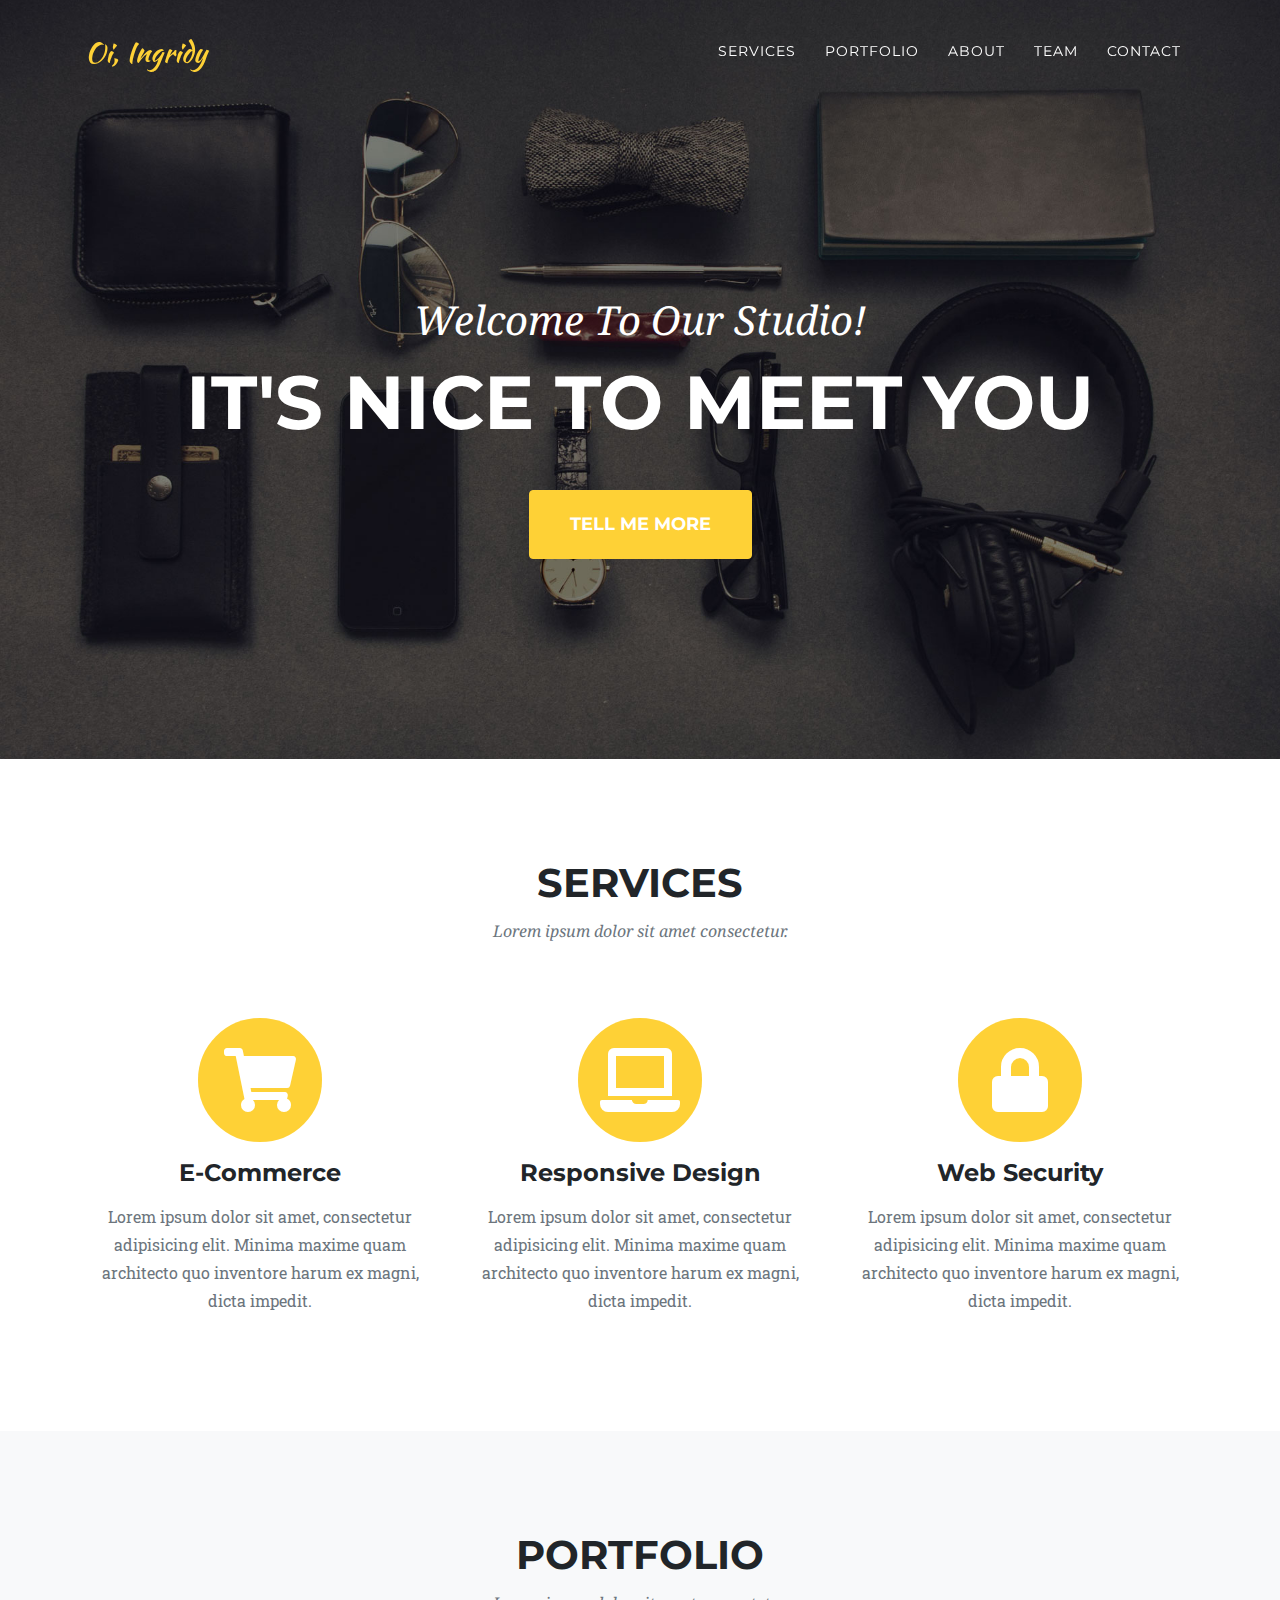
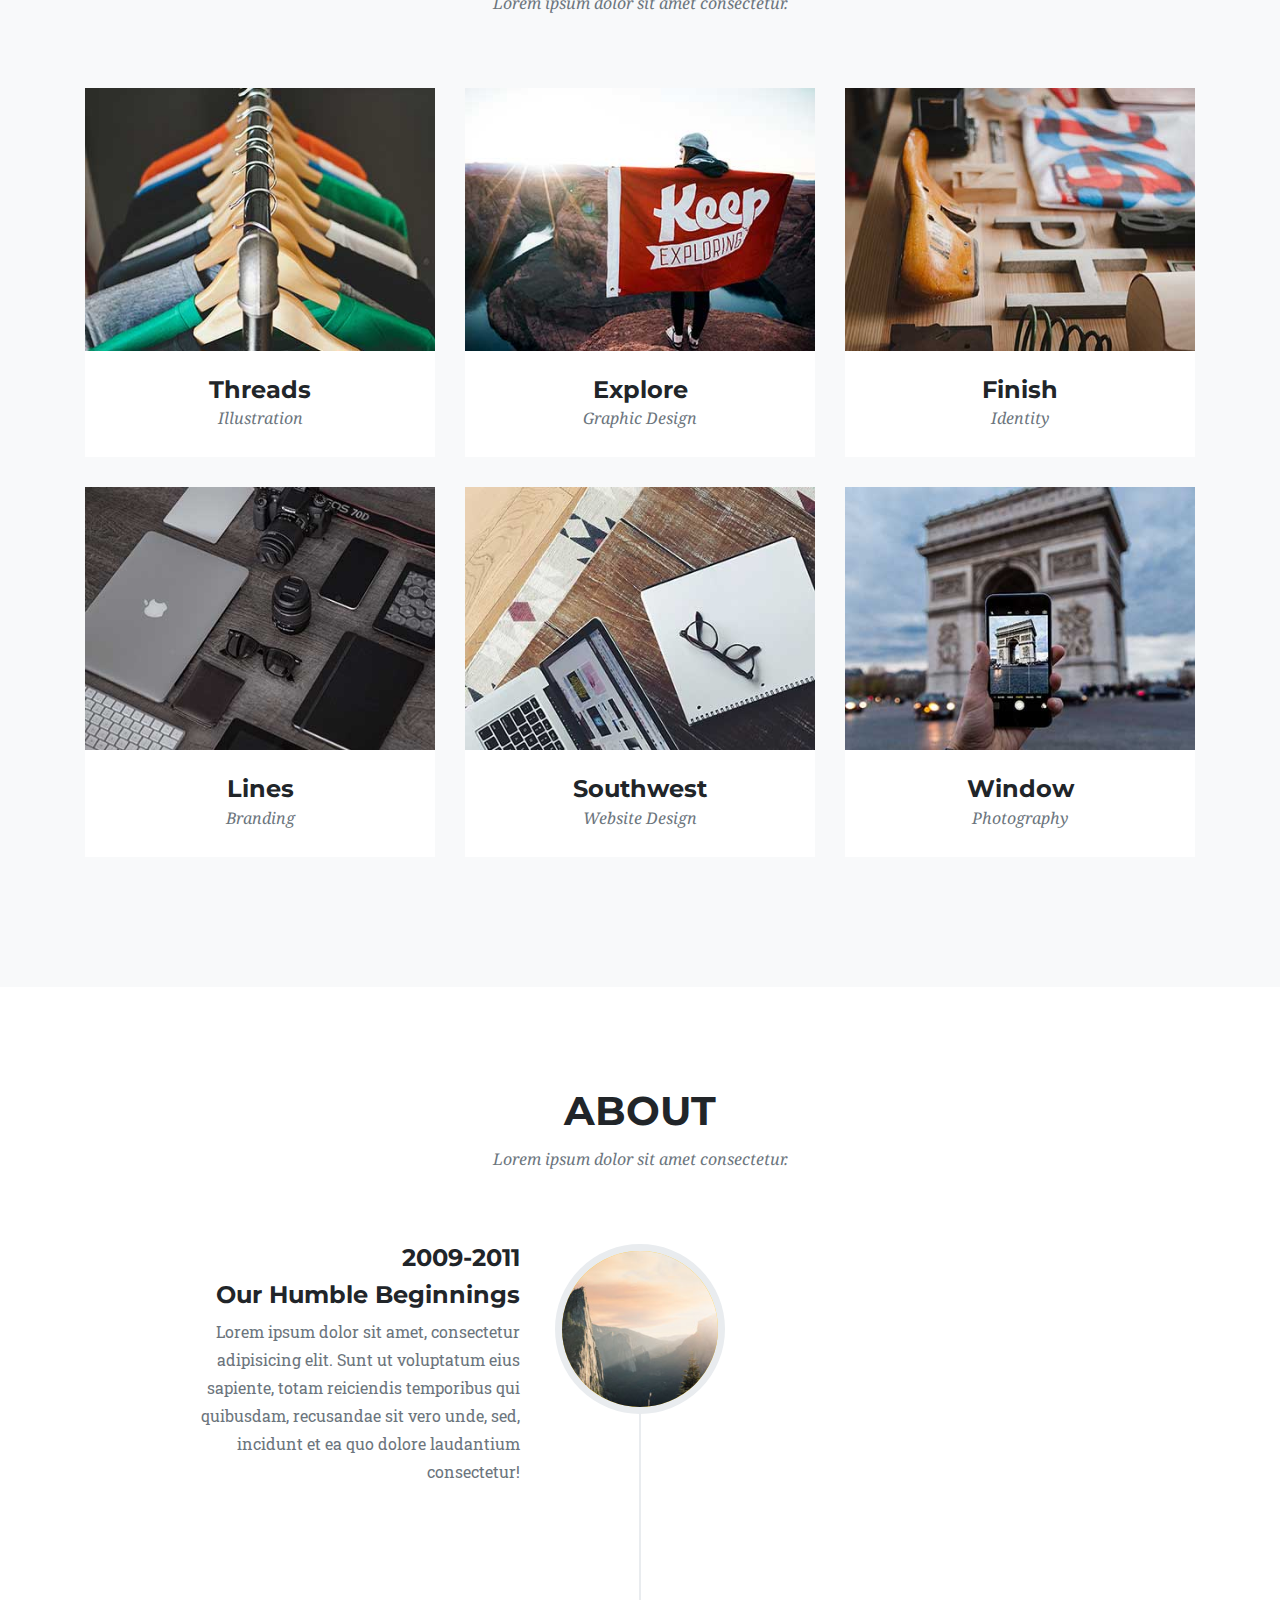
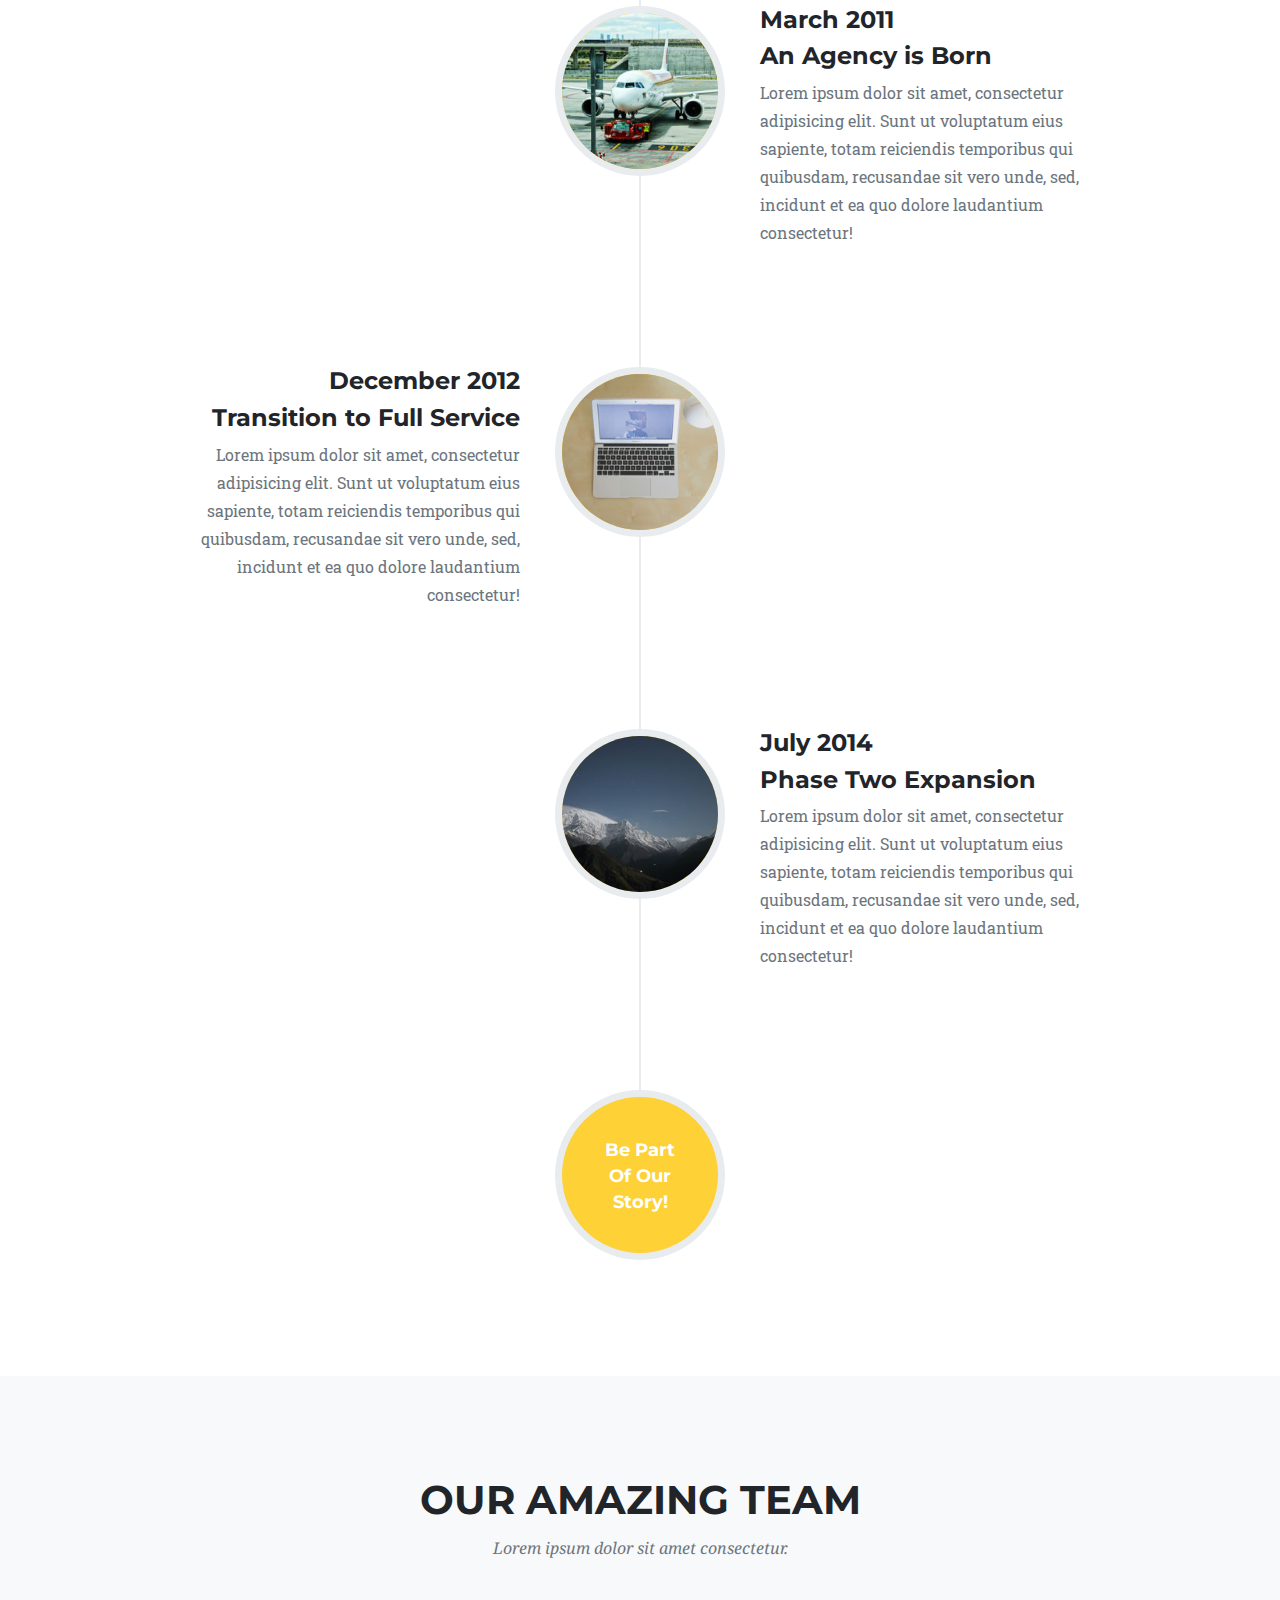
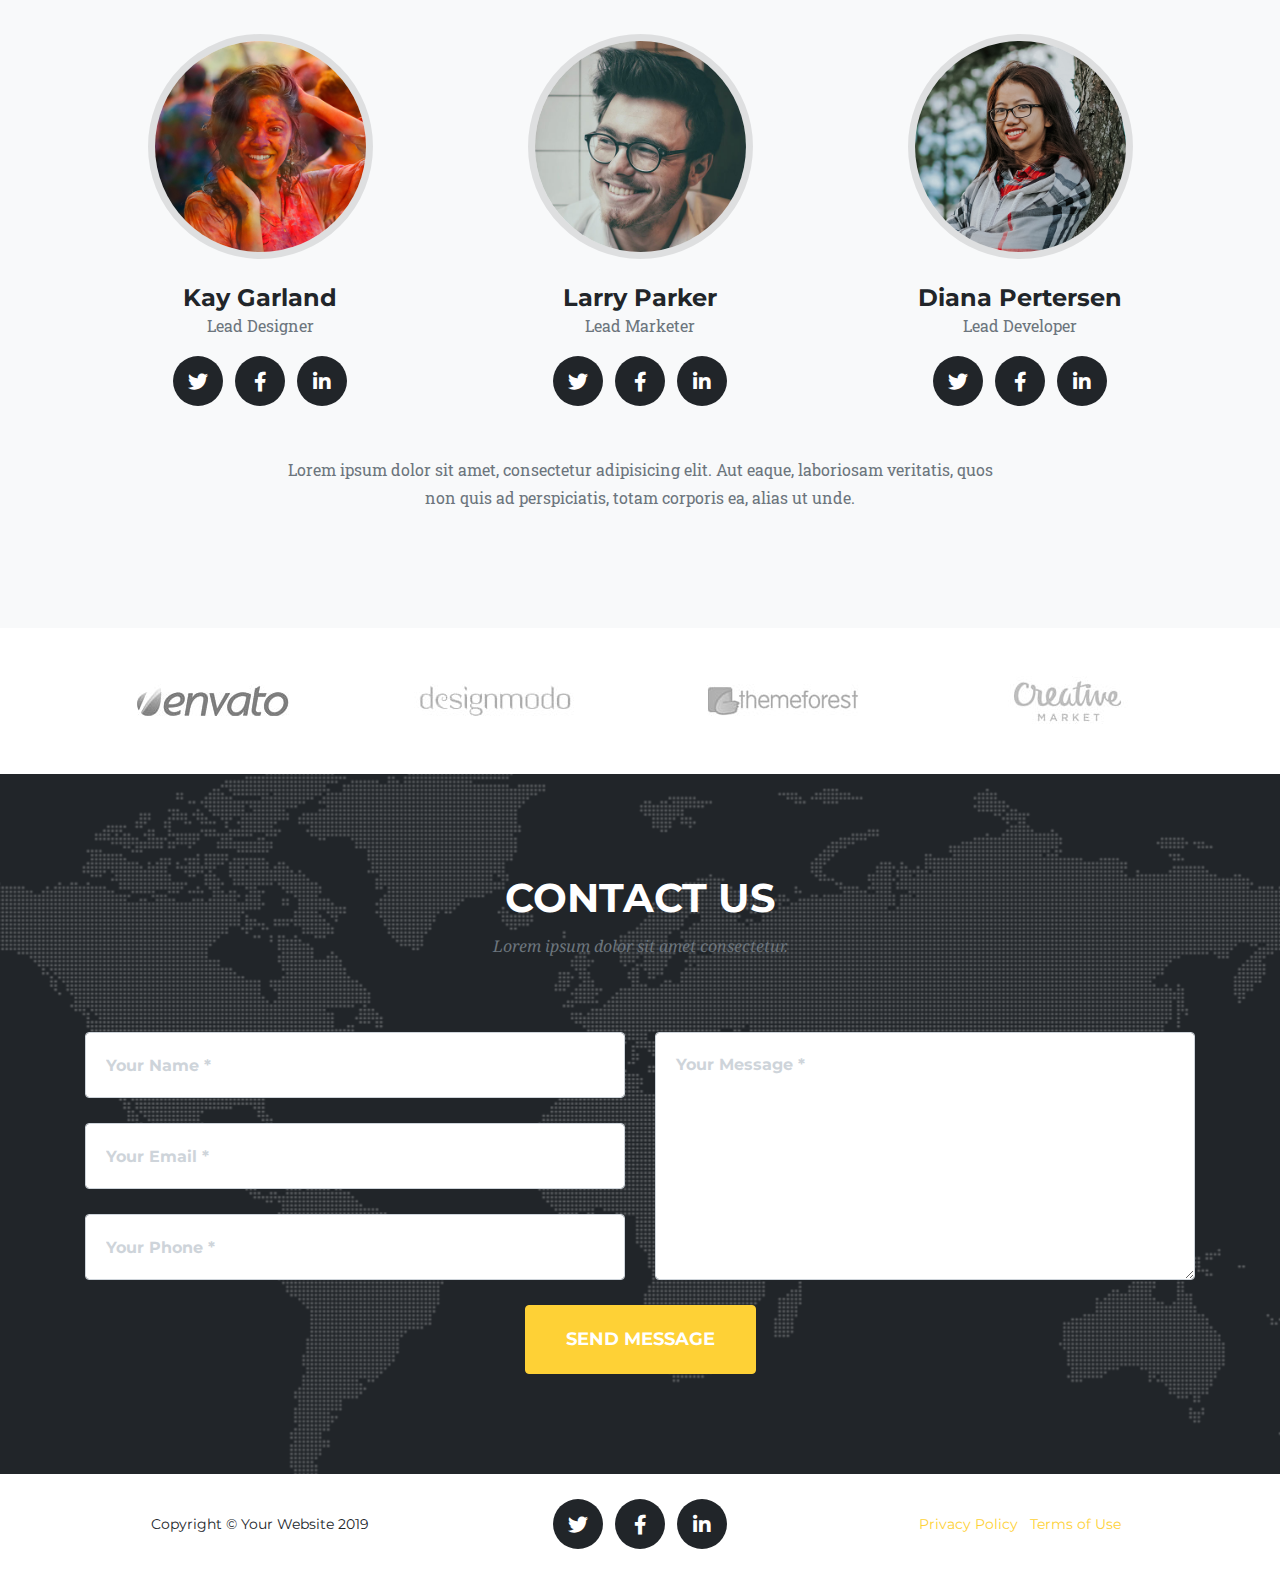
==== commit 672da08f: "oi" ====
--- a/Projects/Web Project/index.html
+++ b/Projects/Web Project/index.html
@@ -30,7 +30,7 @@
   <!-- Navigation -->
   <nav class="navbar navbar-expand-lg navbar-dark fixed-top" id="mainNav">
     <div class="container">
-      <a class="navbar-brand js-scroll-trigger" href="#page-top">Start Bootstrap</a>
+      <a class="navbar-brand js-scroll-trigger" href="#page-top">Oi, Ingridy</a>
       <button class="navbar-toggler navbar-toggler-right" type="button" data-toggle="collapse" data-target="#navbarResponsive" aria-controls="navbarResponsive" aria-expanded="false" aria-label="Toggle navigation">
         Menu
         <i class="fas fa-bars"></i>
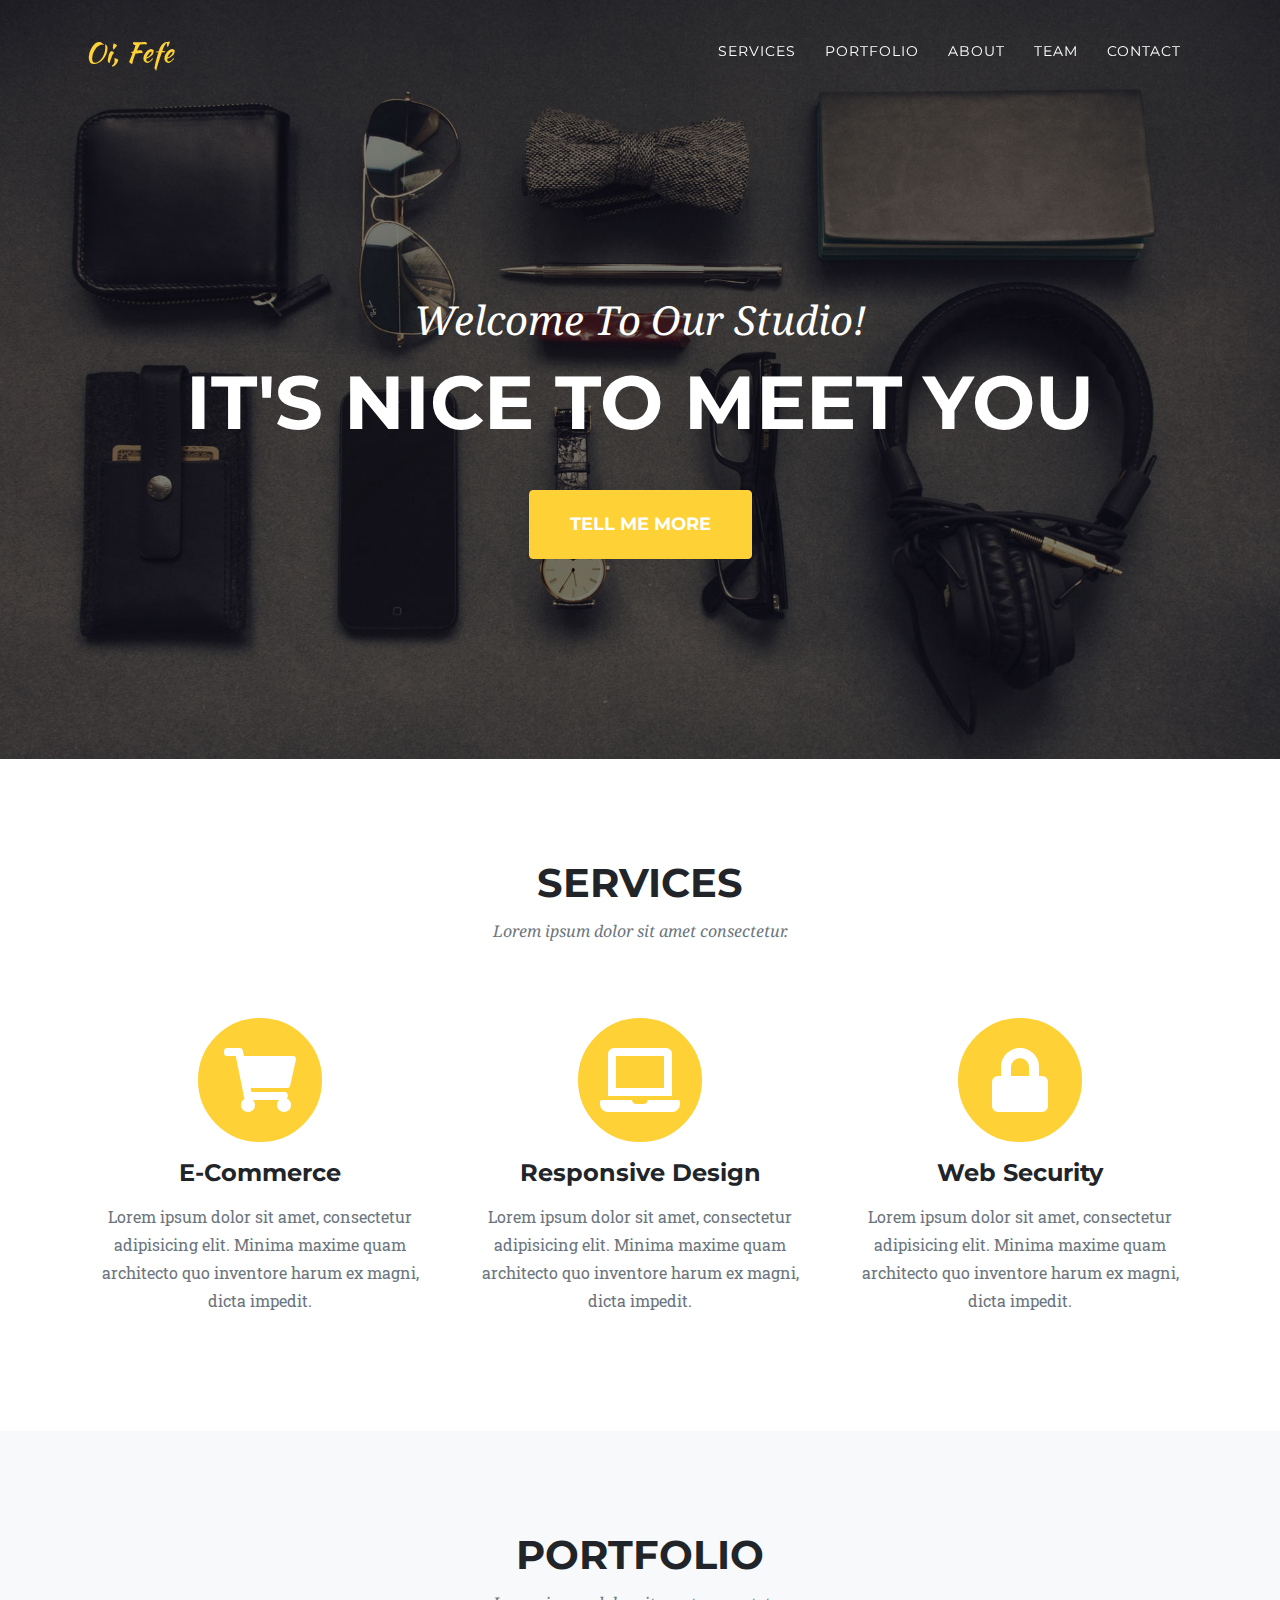
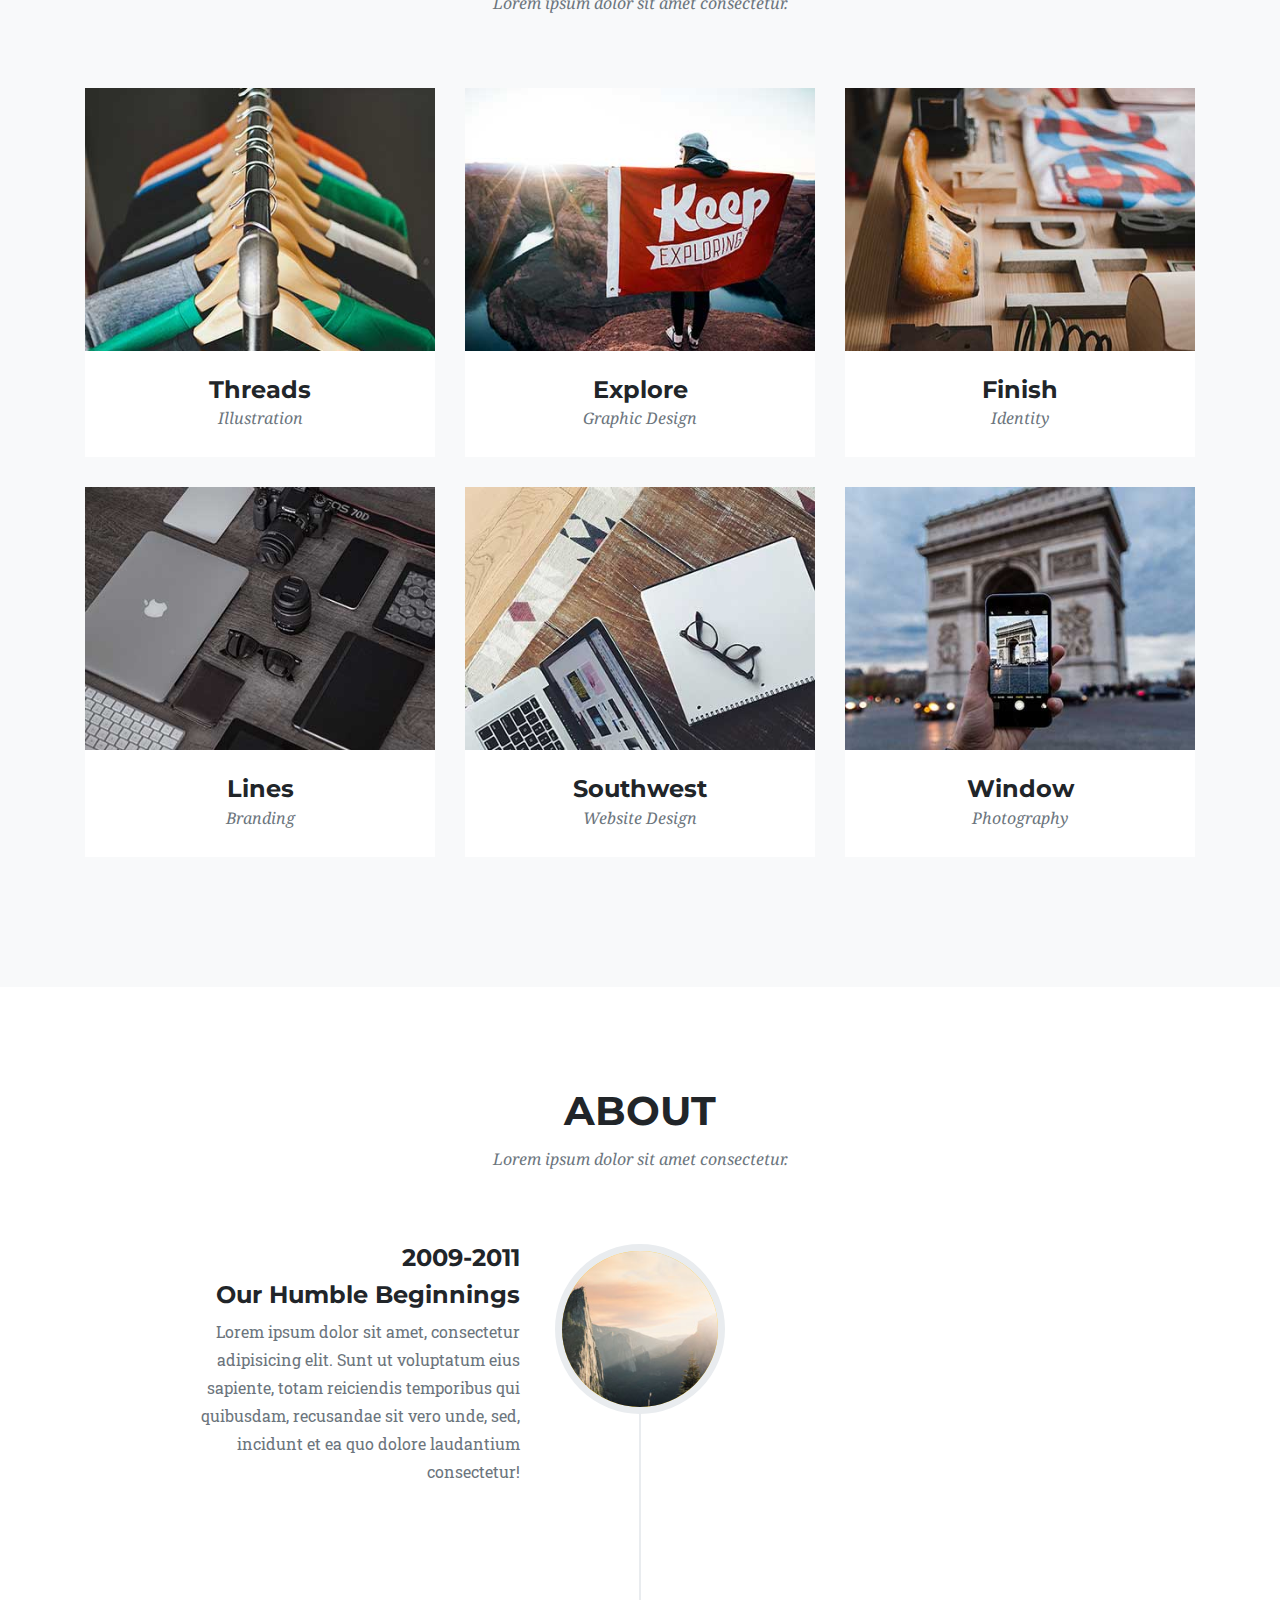
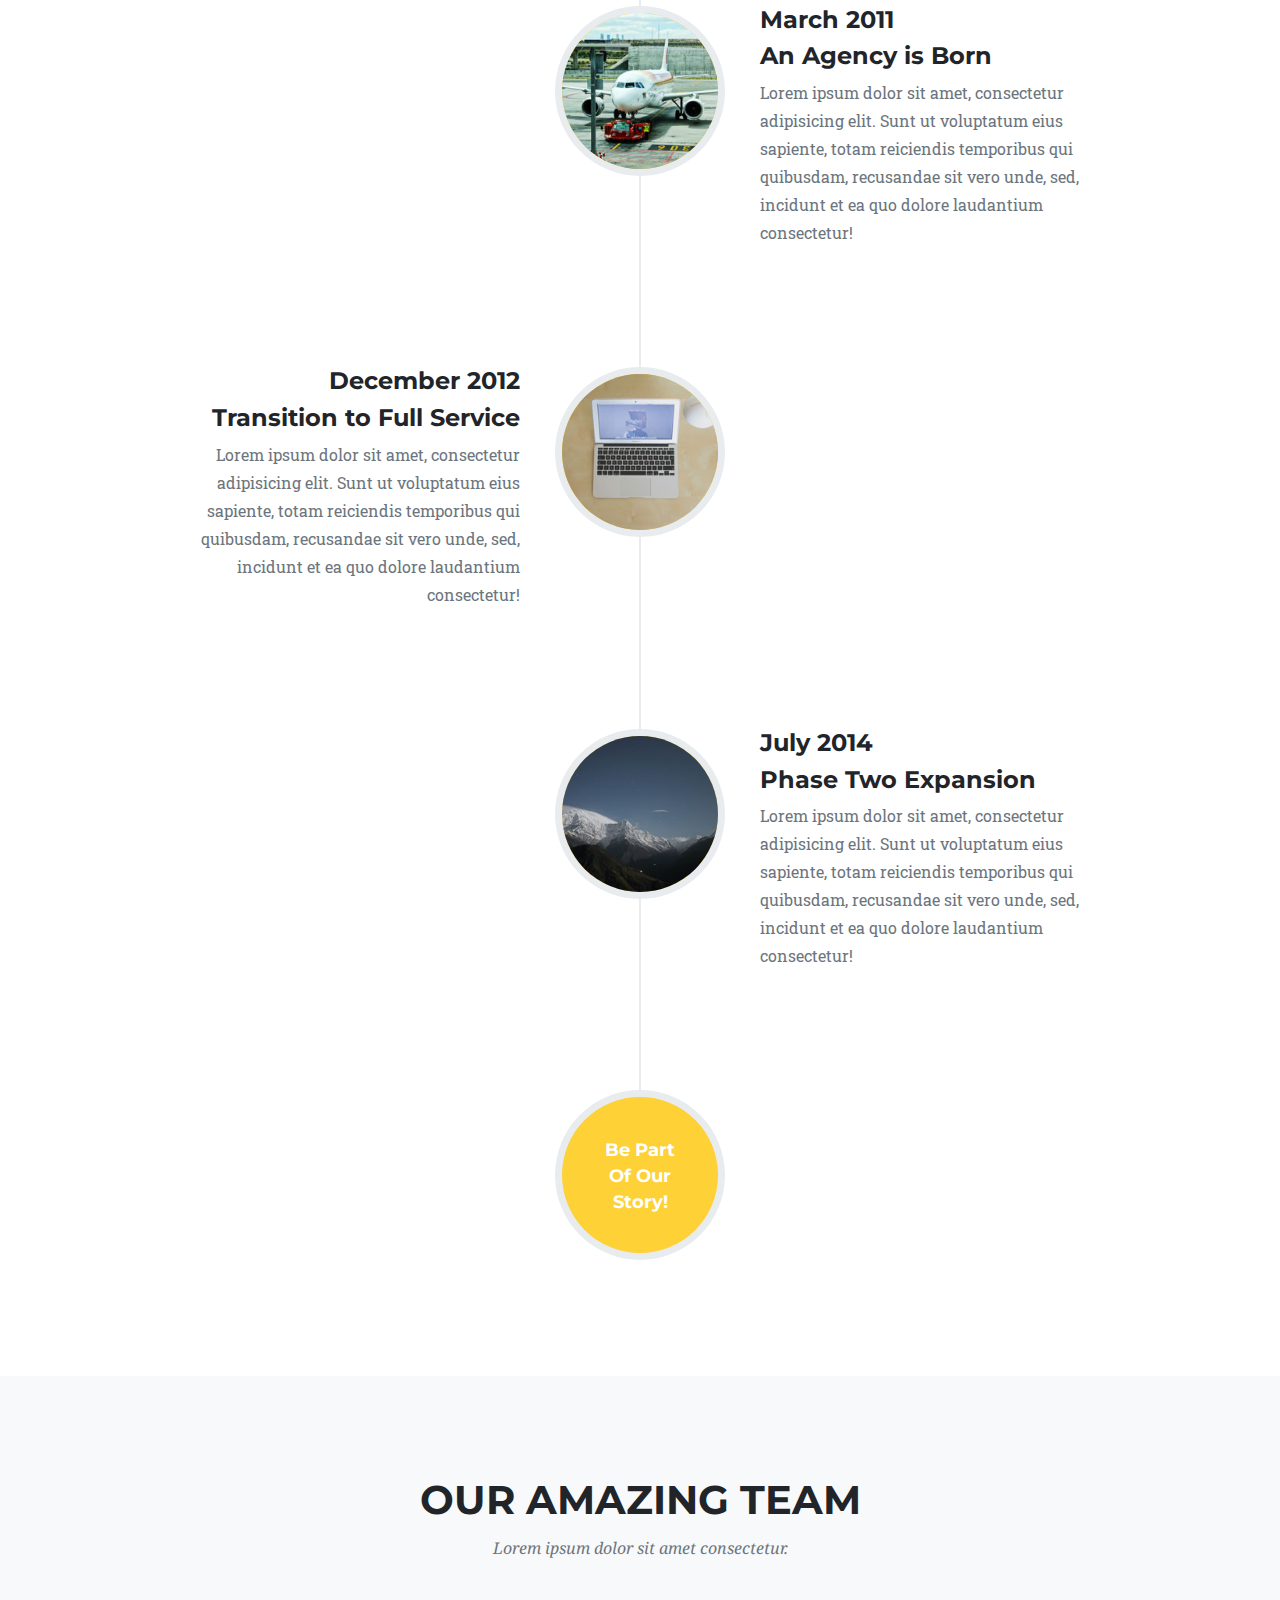
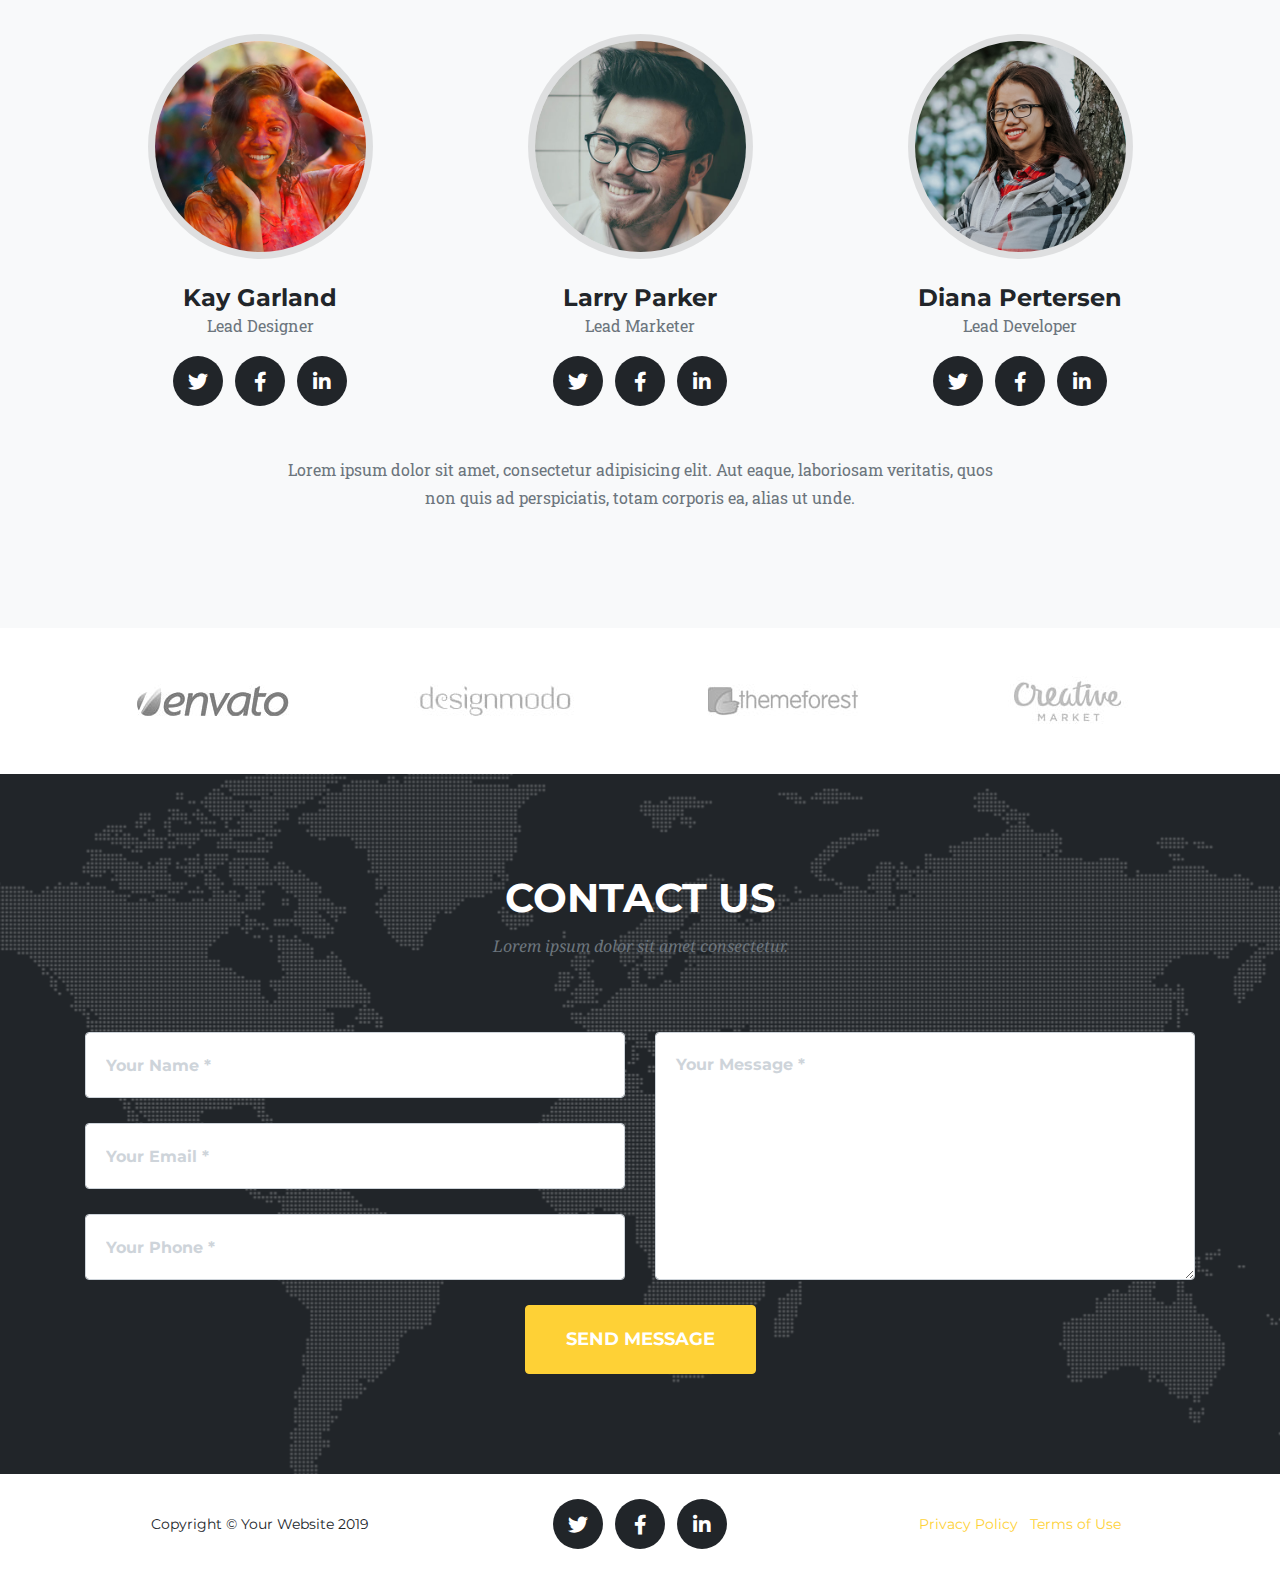
==== commit ddb24c87: "Update index.html" ====
--- a/Projects/Web Project/index.html
+++ b/Projects/Web Project/index.html
@@ -30,7 +30,7 @@
   <!-- Navigation -->
   <nav class="navbar navbar-expand-lg navbar-dark fixed-top" id="mainNav">
     <div class="container">
-      <a class="navbar-brand js-scroll-trigger" href="#page-top">Oi, Ingridy</a>
+      <a class="navbar-brand js-scroll-trigger" href="#page-top">Oi, Fefe</a>
       <button class="navbar-toggler navbar-toggler-right" type="button" data-toggle="collapse" data-target="#navbarResponsive" aria-controls="navbarResponsive" aria-expanded="false" aria-label="Toggle navigation">
         Menu
         <i class="fas fa-bars"></i>
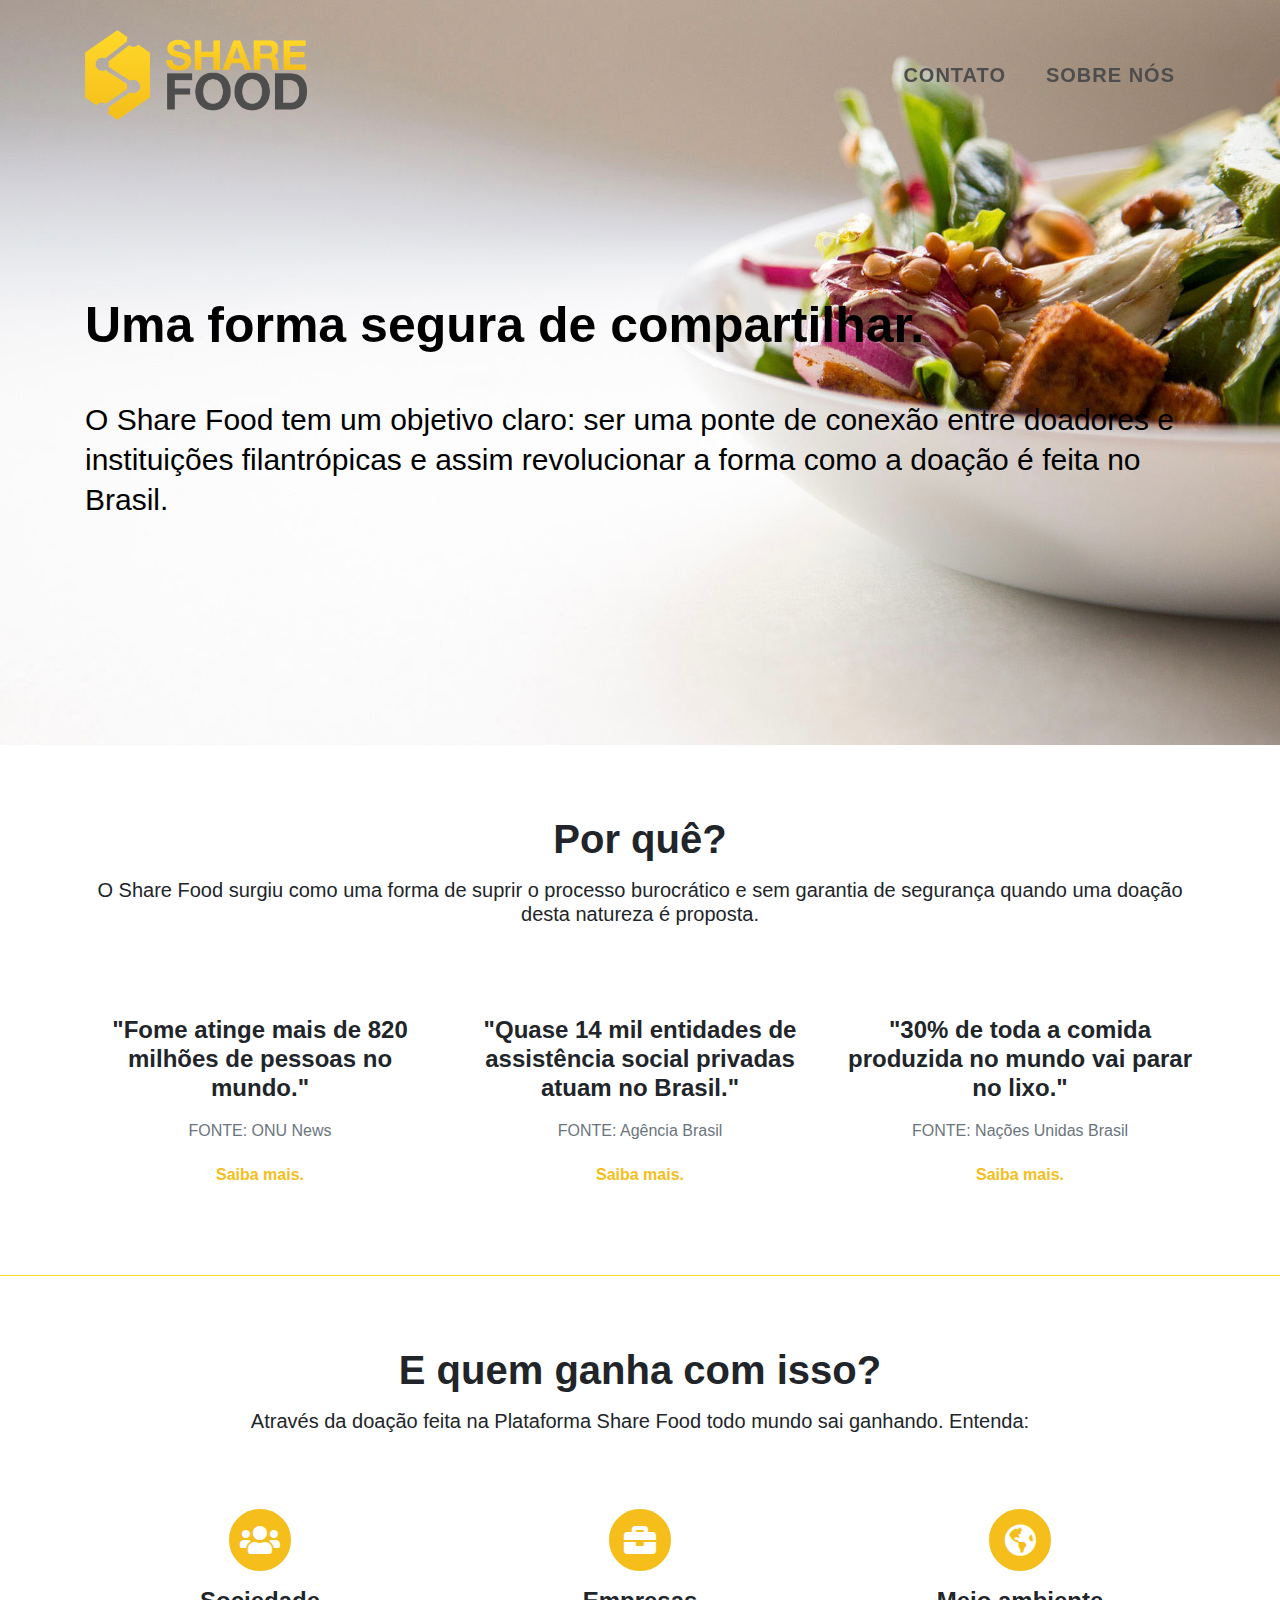
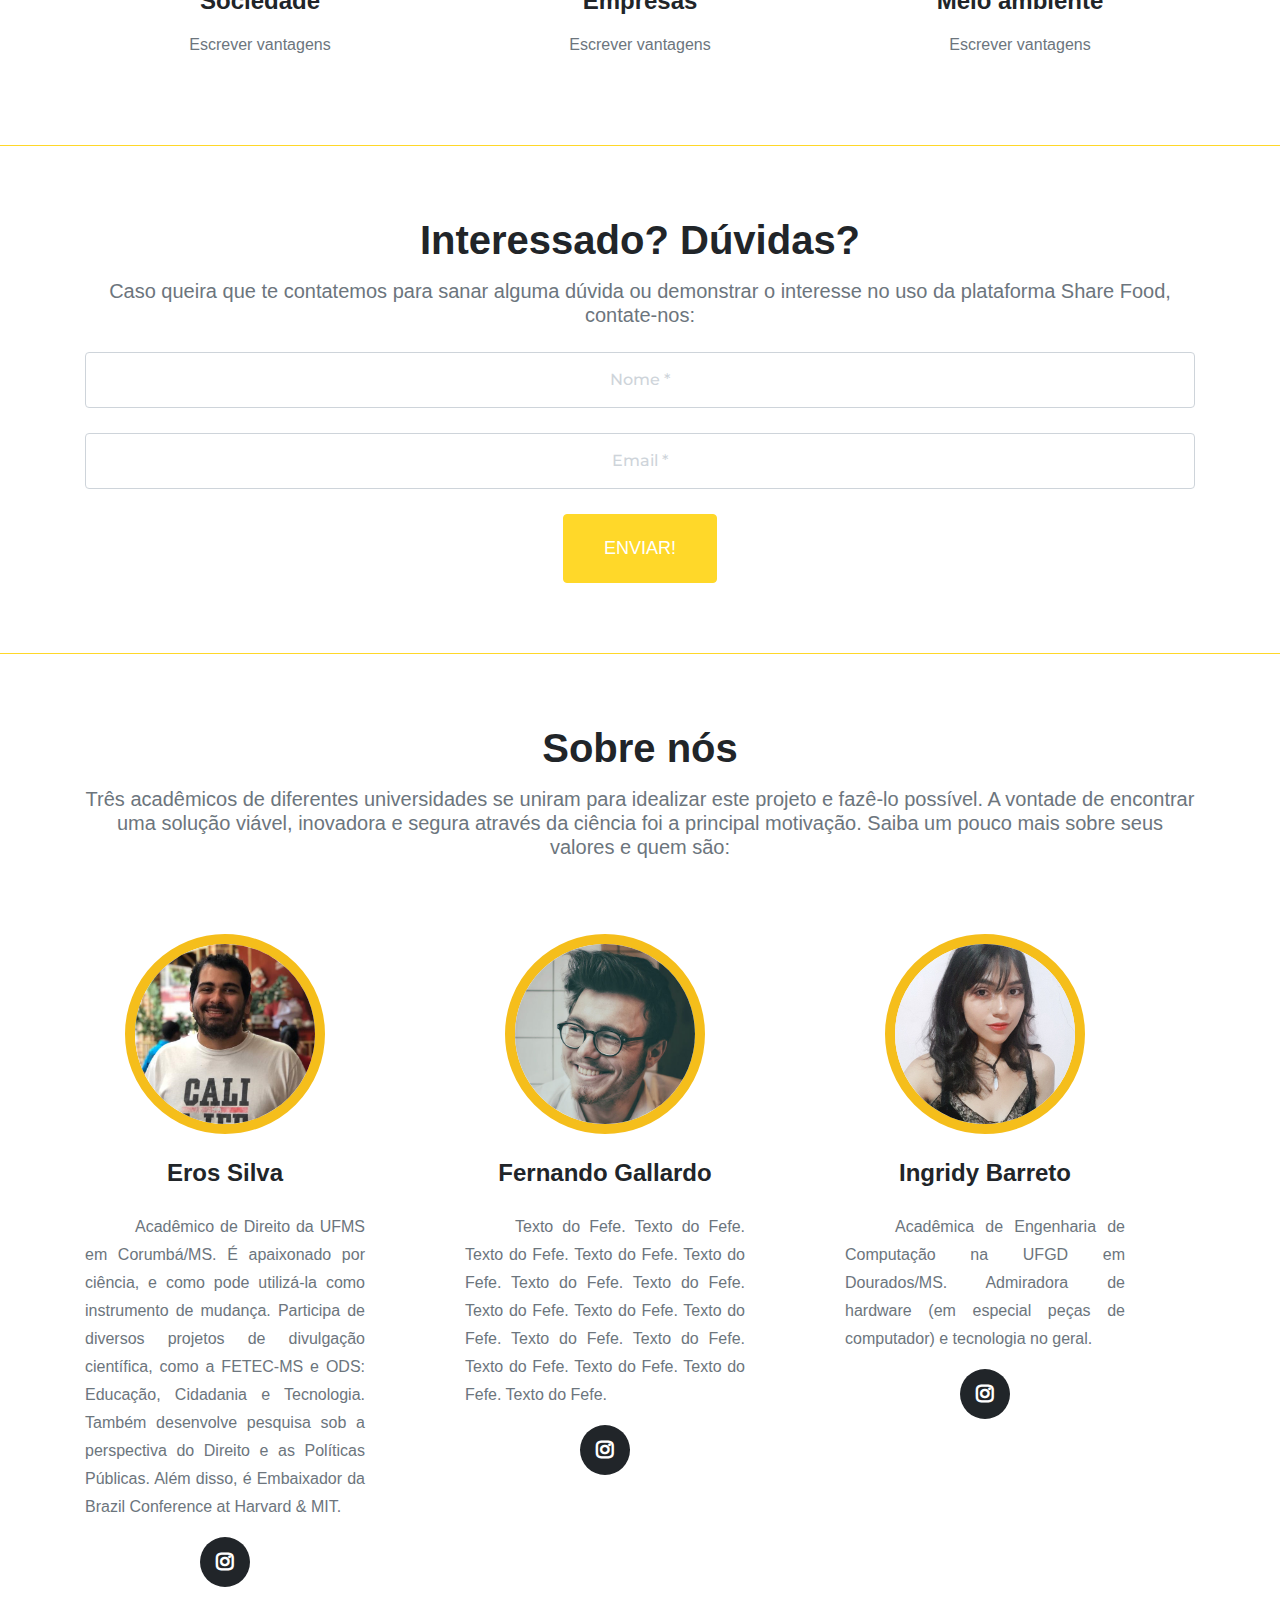
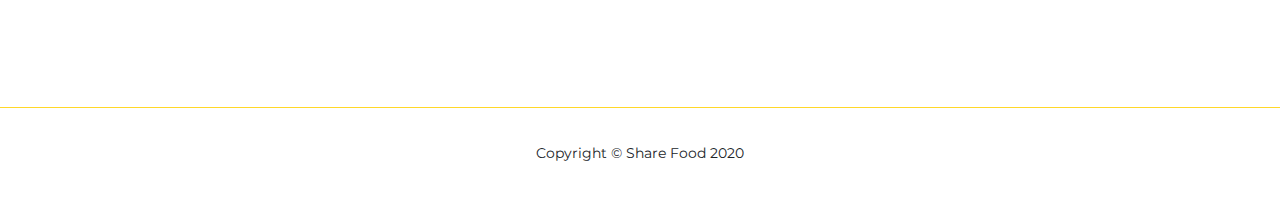
==== commit e0192999: "update" ====
--- a/Projects/Web Project/index.html
+++ b/Projects/Web Project/index.html
@@ -8,7 +8,7 @@
   <meta name="description" content="">
   <meta name="author" content="">
 
-  <title>Agency - Start Bootstrap Theme</title>
+  <title>Share Food</title>
 
   <!-- Bootstrap core CSS -->
   <link href="vendor/bootstrap/css/bootstrap.min.css" rel="stylesheet">
@@ -21,36 +21,31 @@
   <link href='https://fonts.googleapis.com/css?family=Roboto+Slab:400,100,300,700' rel='stylesheet' type='text/css'>
 
   <!-- Custom styles for this template -->
-  <link href="css/agency.min.css" rel="stylesheet">
+  <link href="css/agency.css" rel="stylesheet">
 
 </head>
+
+
+
 
 <body id="page-top">
 
   <!-- Navigation -->
   <nav class="navbar navbar-expand-lg navbar-dark fixed-top" id="mainNav">
     <div class="container">
-      <a class="navbar-brand js-scroll-trigger" href="#page-top">Oi, Fefe</a>
-      <button class="navbar-toggler navbar-toggler-right" type="button" data-toggle="collapse" data-target="#navbarResponsive" aria-controls="navbarResponsive" aria-expanded="false" aria-label="Toggle navigation">
-        Menu
-        <i class="fas fa-bars"></i>
-      </button>
-      <div class="collapse navbar-collapse" id="navbarResponsive">
+      <a class="navbar-brand js-scroll-trigger" href="#page-top">
+		<img class="img-fluid" src="img/logos/share-food-logo.png" alt="">
+	  </a>
+	  <a class="navbar-slogan js-scroll-trigger">
+		Uma forma segura de compartilhar!
+	  </a>
+	  <div class="collapse navbar-collapse" id="navbarResponsive">
         <ul class="navbar-nav text-uppercase ml-auto">
           <li class="nav-item">
-            <a class="nav-link js-scroll-trigger" href="#services">Services</a>
+            <a class="nav-link js-scroll-trigger" href="#contato">Contato</a>
           </li>
           <li class="nav-item">
-            <a class="nav-link js-scroll-trigger" href="#portfolio">Portfolio</a>
-          </li>
-          <li class="nav-item">
-            <a class="nav-link js-scroll-trigger" href="#about">About</a>
-          </li>
-          <li class="nav-item">
-            <a class="nav-link js-scroll-trigger" href="#team">Team</a>
-          </li>
-          <li class="nav-item">
-            <a class="nav-link js-scroll-trigger" href="#contact">Contact</a>
+            <a class="nav-link js-scroll-trigger" href="#team">Sobre nós</a>
           </li>
         </ul>
       </div>
@@ -61,156 +56,53 @@
   <header class="masthead">
     <div class="container">
       <div class="intro-text">
-        <div class="intro-lead-in">Welcome To Our Studio!</div>
-        <div class="intro-heading text-uppercase">It's Nice To Meet You</div>
-        <a class="btn btn-primary btn-xl text-uppercase js-scroll-trigger" href="#services">Tell Me More</a>
+	  <div class="intro-heading">Uma forma segura de compartilhar.</div>
+        <div class="intro-lead-in">O Share Food tem um objetivo claro: ser uma ponte de conexão entre doadores e instituições filantrópicas e assim revolucionar a forma como a doação é feita no Brasil.</div>
+        <!--
+		<a class="btn btn-primary btn-xl text-uppercase js-scroll-trigger" href="#services">Tell Me More</a>
+		-->
       </div>
     </div>
   </header>
 
-  <!-- Services -->
-  <section class="page-section" id="services">
-    <div class="container">
-      <div class="row">
-        <div class="col-lg-12 text-center">
-          <h2 class="section-heading text-uppercase">Services</h2>
-          <h3 class="section-subheading text-muted">Lorem ipsum dolor sit amet consectetur.</h3>
+  <!-- Por quê? -->
+  <section class="page-section" id="porque">
+    <div class="container">
+      <div class="row">
+        <div class="col-lg-12 text-center">
+          <h2 class="section-heading">Por quê?</h2>
+          <h3 class="section-subheading">O Share Food surgiu como uma forma de suprir o processo burocrático e sem garantia de segurança quando uma doação desta natureza é proposta.</h3>
         </div>
       </div>
       <div class="row text-center">
         <div class="col-md-4">
-          <span class="fa-stack fa-4x">
-            <i class="fas fa-circle fa-stack-2x text-primary"></i>
-            <i class="fas fa-shopping-cart fa-stack-1x fa-inverse"></i>
-          </span>
-          <h4 class="service-heading">E-Commerce</h4>
-          <p class="text-muted">Lorem ipsum dolor sit amet, consectetur adipisicing elit. Minima maxime quam architecto quo inventore harum ex magni, dicta impedit.</p>
-        </div>
-        <div class="col-md-4">
-          <span class="fa-stack fa-4x">
-            <i class="fas fa-circle fa-stack-2x text-primary"></i>
-            <i class="fas fa-laptop fa-stack-1x fa-inverse"></i>
-          </span>
-          <h4 class="service-heading">Responsive Design</h4>
-          <p class="text-muted">Lorem ipsum dolor sit amet, consectetur adipisicing elit. Minima maxime quam architecto quo inventore harum ex magni, dicta impedit.</p>
-        </div>
-        <div class="col-md-4">
-          <span class="fa-stack fa-4x">
-            <i class="fas fa-circle fa-stack-2x text-primary"></i>
-            <i class="fas fa-lock fa-stack-1x fa-inverse"></i>
-          </span>
-          <h4 class="service-heading">Web Security</h4>
-          <p class="text-muted">Lorem ipsum dolor sit amet, consectetur adipisicing elit. Minima maxime quam architecto quo inventore harum ex magni, dicta impedit.</p>
-        </div>
-      </div>
-    </div>
-  </section>
-
-  <!-- Portfolio Grid -->
-  <section class="bg-light page-section" id="portfolio">
-    <div class="container">
-      <div class="row">
-        <div class="col-lg-12 text-center">
-          <h2 class="section-heading text-uppercase">Portfolio</h2>
-          <h3 class="section-subheading text-muted">Lorem ipsum dolor sit amet consectetur.</h3>
-        </div>
-      </div>
-      <div class="row">
-        <div class="col-md-4 col-sm-6 portfolio-item">
-          <a class="portfolio-link" data-toggle="modal" href="#portfolioModal1">
-            <div class="portfolio-hover">
-              <div class="portfolio-hover-content">
-                <i class="fas fa-plus fa-3x"></i>
-              </div>
-            </div>
-            <img class="img-fluid" src="img/portfolio/01-thumbnail.jpg" alt="">
-          </a>
-          <div class="portfolio-caption">
-            <h4>Threads</h4>
-            <p class="text-muted">Illustration</p>
-          </div>
-        </div>
-        <div class="col-md-4 col-sm-6 portfolio-item">
-          <a class="portfolio-link" data-toggle="modal" href="#portfolioModal2">
-            <div class="portfolio-hover">
-              <div class="portfolio-hover-content">
-                <i class="fas fa-plus fa-3x"></i>
-              </div>
-            </div>
-            <img class="img-fluid" src="img/portfolio/02-thumbnail.jpg" alt="">
-          </a>
-          <div class="portfolio-caption">
-            <h4>Explore</h4>
-            <p class="text-muted">Graphic Design</p>
-          </div>
-        </div>
-        <div class="col-md-4 col-sm-6 portfolio-item">
-          <a class="portfolio-link" data-toggle="modal" href="#portfolioModal3">
-            <div class="portfolio-hover">
-              <div class="portfolio-hover-content">
-                <i class="fas fa-plus fa-3x"></i>
-              </div>
-            </div>
-            <img class="img-fluid" src="img/portfolio/03-thumbnail.jpg" alt="">
-          </a>
-          <div class="portfolio-caption">
-            <h4>Finish</h4>
-            <p class="text-muted">Identity</p>
-          </div>
-        </div>
-        <div class="col-md-4 col-sm-6 portfolio-item">
-          <a class="portfolio-link" data-toggle="modal" href="#portfolioModal4">
-            <div class="portfolio-hover">
-              <div class="portfolio-hover-content">
-                <i class="fas fa-plus fa-3x"></i>
-              </div>
-            </div>
-            <img class="img-fluid" src="img/portfolio/04-thumbnail.jpg" alt="">
-          </a>
-          <div class="portfolio-caption">
-            <h4>Lines</h4>
-            <p class="text-muted">Branding</p>
-          </div>
-        </div>
-        <div class="col-md-4 col-sm-6 portfolio-item">
-          <a class="portfolio-link" data-toggle="modal" href="#portfolioModal5">
-            <div class="portfolio-hover">
-              <div class="portfolio-hover-content">
-                <i class="fas fa-plus fa-3x"></i>
-              </div>
-            </div>
-            <img class="img-fluid" src="img/portfolio/05-thumbnail.jpg" alt="">
-          </a>
-          <div class="portfolio-caption">
-            <h4>Southwest</h4>
-            <p class="text-muted">Website Design</p>
-          </div>
-        </div>
-        <div class="col-md-4 col-sm-6 portfolio-item">
-          <a class="portfolio-link" data-toggle="modal" href="#portfolioModal6">
-            <div class="portfolio-hover">
-              <div class="portfolio-hover-content">
-                <i class="fas fa-plus fa-3x"></i>
-              </div>
-            </div>
-            <img class="img-fluid" src="img/portfolio/06-thumbnail.jpg" alt="">
-          </a>
-          <div class="portfolio-caption">
-            <h4>Window</h4>
-            <p class="text-muted">Photography</p>
-          </div>
-        </div>
-      </div>
-    </div>
-  </section>
-
-  <!-- About -->
-  <section class="page-section" id="about">
-    <div class="container">
-      <div class="row">
-        <div class="col-lg-12 text-center">
-          <h2 class="section-heading text-uppercase">About</h2>
-          <h3 class="section-subheading text-muted">Lorem ipsum dolor sit amet consectetur.</h3>
+          <h4 class="service-heading">"Fome atinge mais de 820 milhões de pessoas no mundo."</h4>
+          <p class="text-muted">FONTE: ONU News</p>
+		  <p class="text-muted"><a href="https://news.un.org/pt/story/2019/07/1680101">Saiba mais.</a></p>
+        </div>
+        <div class="col-md-4">
+          <h4 class="service-heading">"Quase 14 mil entidades de assistência social privadas atuam no Brasil."</h4>
+          <p class="text-muted">FONTE: Agência Brasil</p>
+		  <p class="text-muted"><a href="https://agenciabrasil.ebc.com.br/geral/noticia/2015-09/quase-14-mil-entidades-de-assistencia-social-sem-fins-lucrativos-atuam-no-pais">Saiba mais.</a></p>
+        </div>
+        <div class="col-md-4">
+          <h4 class="service-heading">"30% de toda a comida produzida no mundo vai parar no lixo."</h4>
+          <p class="text-muted">FONTE: Nações Unidas Brasil</p>
+		  <p class="text-muted"><a href="https://nacoesunidas.org/fao-30-de-toda-a-comida-produzida-no-mundo-vai-parar-no-lixo/">Saiba mais.</a></p>
+        </div>
+      </div>
+    </div>
+  </section>
+  
+  
+  <!-- Como funciona -->
+  <!--
+  <section class="page-section" id="comofunciona">
+    <div class="container">
+      <div class="row">
+        <div class="col-lg-12 text-center">
+          <h2 class="section-heading">Como funciona?</h2>
+          <h3 class="section-subheading text-muted">Para que a doação ocorra, é essencial a participação de dois atores no processo: Doador e Entidade Filantrópica.</h3>
         </div>
       </div>
       <div class="row">
@@ -222,8 +114,7 @@
               </div>
               <div class="timeline-panel">
                 <div class="timeline-heading">
-                  <h4>2009-2011</h4>
-                  <h4 class="subheading">Our Humble Beginnings</h4>
+                  <h4 class="subheading">É NECESSÁRIA A VALIDAÇÃO DO REGISTRO DE AMBOS PARA QUE A PLATAFORMA GARANTA UM PROCESSO SEGURO PARA AMBOS OS LADO</h4>
                 </div>
                 <div class="timeline-body">
                   <p class="text-muted">Lorem ipsum dolor sit amet, consectetur adipisicing elit. Sunt ut voluptatum eius sapiente, totam reiciendis temporibus qui quibusdam, recusandae sit vero unde, sed, incidunt et ea quo dolore laudantium consectetur!</p>
@@ -284,36 +175,101 @@
       </div>
     </div>
   </section>
+  
+  -->
+  
+  <!-- Vantagens -->
+  <section class="page-section" id="vantagens">
+    <div class="container">
+      <div class="row">
+        <div class="col-lg-12 text-center">
+          <h2 class="section-heading">E quem ganha com isso?</h2>
+          <h3 class="section-subheading">Através da doação feita na Plataforma Share Food todo mundo sai ganhando. Entenda:</h3>
+        </div>
+      </div>
+      <div class="row text-center">
+        <div class="col-md-4">
+          <span class="fa-stack fa-2x">
+            <i class="fas fa-circle fa-stack-2x"></i>
+            <i class="fas fa-users fa-stack-1x fa-inverse"></i>
+          </span>
+          <h4 class="service-heading">Sociedade</h4>
+          <p class="text-muted">Escrever vantagens</p>
+        </div>
+        <div class="col-md-4">
+		  <span class="fa-stack fa-2x">
+            <i class="fas fa-circle fa-stack-2x"></i>
+            <i class="fas fa-briefcase fa-stack-1x fa-inverse"></i>
+          </span>
+          <h4 class="service-heading">Empresas</h4>
+          <p class="text-muted">Escrever vantagens</p>
+        </div>
+        <div class="col-md-4">
+		  <span class="fa-stack fa-2x">
+            <i class="fas fa-circle fa-stack-2x"></i>
+            <i class="fas fa-globe-americas fa-stack-1x fa-inverse"></i>
+          </span>
+          <h4 class="service-heading">Meio ambiente</h4>
+          <p class="text-muted">Escrever vantagens</p>
+        </div>
+      </div>
+    </div>
+  </section>
+
+  <!-- Contato -->
+  <section class="page-section" id="contato">
+    <div class="container">
+      <div class="row">
+        <div class="col-lg-12 text-center">
+          <h2 class="section-heading">Interessado? Dúvidas?</h2>
+          <h3 class="section-subheading text-muted">Caso queira que te contatemos para sanar alguma dúvida ou demonstrar o interesse no uso da plataforma Share Food, contate-nos:</h3>
+        </div>
+      </div>
+      <div class="row">
+        <div class="col-lg-12">
+          <form id="contatoForm" name="sentMessage" novalidate="novalidate">
+            <div class="row">
+              <div class="col-lg-12 text-center">
+                <div class="form-group">
+                  <input class="form-control" name="nome" id="nome" type="text" placeholder="Nome *" required="required" data-validation-required-message="Por favor insira seu nome.">
+                  <p class="help-block text-danger"></p>
+                </div>
+                <div class="form-group">
+                  <input class="form-control" name="email" id="email" type="email" placeholder="Email *" required="required" data-validation-required-message="Por favor insira seu email.">
+                  <p class="help-block text-danger"></p>
+                </div>
+              </div>
+              <div class="clearfix"></div>
+              <div class="col-lg-12 text-center">
+                <div id="success"></div>
+                <button id="enviarMensagemBotao" class="btn btn-primary btn-xl text-uppercase" type="submit">Enviar!</button>
+              </div>
+            </div>
+          </form>
+        </div>
+      </div>
+    </div>
+  </section>
 
   <!-- Team -->
-  <section class="bg-light page-section" id="team">
-    <div class="container">
-      <div class="row">
-        <div class="col-lg-12 text-center">
-          <h2 class="section-heading text-uppercase">Our Amazing Team</h2>
-          <h3 class="section-subheading text-muted">Lorem ipsum dolor sit amet consectetur.</h3>
+  <section class="page-section" id="team">
+    <div class="container">
+      <div class="row">
+        <div class="col-lg-12 text-center">
+          <h2 class="section-heading">Sobre nós</h2>
+          <h3 class="section-subheading text-muted">Três acadêmicos de diferentes universidades se uniram para idealizar este projeto e fazê-lo possível. A vontade de encontrar uma solução viável, inovadora e segura através da ciência foi a principal motivação. Saiba um pouco mais sobre seus valores e quem são:</h3>
         </div>
       </div>
       <div class="row">
         <div class="col-sm-4">
           <div class="team-member">
-            <img class="mx-auto rounded-circle" src="img/team/1.jpg" alt="">
-            <h4>Kay Garland</h4>
-            <p class="text-muted">Lead Designer</p>
+            <img class="mx-auto rounded-circle" src="img/team/eros.png" alt="">
+            <h4>Eros Silva</h4>
+            <p class="text-muted">Acadêmico de Direito da UFMS em Corumbá/MS. É apaixonado por ciência, e como pode utilizá-la como instrumento de mudança. Participa de diversos projetos de divulgação científica, como a FETEC-MS e ODS: Educação, Cidadania e Tecnologia. Também desenvolve pesquisa sob a perspectiva do Direito e as Políticas Públicas. Além disso, é Embaixador da Brazil Conference at Harvard & MIT.</p>
             <ul class="list-inline social-buttons">
               <li class="list-inline-item">
-                <a href="#">
-                  <i class="fab fa-twitter"></i>
-                </a>
-              </li>
-              <li class="list-inline-item">
-                <a href="#">
-                  <i class="fab fa-facebook-f"></i>
-                </a>
-              </li>
-              <li class="list-inline-item">
-                <a href="#">
-                  <i class="fab fa-linkedin-in"></i>
+                <a href="https://www.instagram.com/erosfrederico/">
+                  <i class="fab fa-instagram"></i>
                 </a>
               </li>
             </ul>
@@ -322,22 +278,12 @@
         <div class="col-sm-4">
           <div class="team-member">
             <img class="mx-auto rounded-circle" src="img/team/2.jpg" alt="">
-            <h4>Larry Parker</h4>
-            <p class="text-muted">Lead Marketer</p>
+            <h4>Fernando Gallardo</h4>
+            <p class="text-muted">Texto do Fefe. Texto do Fefe. Texto do Fefe. Texto do Fefe. Texto do Fefe. Texto do Fefe. Texto do Fefe. Texto do Fefe. Texto do Fefe. Texto do Fefe. Texto do Fefe. Texto do Fefe. Texto do Fefe. Texto do Fefe. Texto do Fefe. Texto do Fefe. </p>
             <ul class="list-inline social-buttons">
               <li class="list-inline-item">
-                <a href="#">
-                  <i class="fab fa-twitter"></i>
-                </a>
-              </li>
-              <li class="list-inline-item">
-                <a href="#">
-                  <i class="fab fa-facebook-f"></i>
-                </a>
-              </li>
-              <li class="list-inline-item">
-                <a href="#">
-                  <i class="fab fa-linkedin-in"></i>
+                <a href="https://www.instagram.com/fernandogllrd/">
+                  <i class="fab fa-instagram"></i>
                 </a>
               </li>
             </ul>
@@ -345,355 +291,34 @@
         </div>
         <div class="col-sm-4">
           <div class="team-member">
-            <img class="mx-auto rounded-circle" src="img/team/3.jpg" alt="">
-            <h4>Diana Pertersen</h4>
-            <p class="text-muted">Lead Developer</p>
+            <img class="mx-auto rounded-circle" src="img/team/ingridy.png" alt="">
+            <h4>Ingridy Barreto</h4>
+            <p class="text-muted">Acadêmica de Engenharia de Computação na UFGD em Dourados/MS. Admiradora de hardware (em especial peças de computador) e tecnologia no geral.</p>
             <ul class="list-inline social-buttons">
               <li class="list-inline-item">
-                <a href="#">
-                  <i class="fab fa-twitter"></i>
-                </a>
-              </li>
-              <li class="list-inline-item">
-                <a href="#">
-                  <i class="fab fa-facebook-f"></i>
-                </a>
-              </li>
-              <li class="list-inline-item">
-                <a href="#">
-                  <i class="fab fa-linkedin-in"></i>
+                <a href="https://www.instagram.com/barretoingridy/">
+                  <i class="fab fa-instagram"></i>
                 </a>
               </li>
             </ul>
           </div>
         </div>
       </div>
-      <div class="row">
-        <div class="col-lg-8 mx-auto text-center">
-          <p class="large text-muted">Lorem ipsum dolor sit amet, consectetur adipisicing elit. Aut eaque, laboriosam veritatis, quos non quis ad perspiciatis, totam corporis ea, alias ut unde.</p>
-        </div>
-      </div>
-    </div>
-  </section>
-
-  <!-- Clients -->
-  <section class="py-5">
-    <div class="container">
-      <div class="row">
-        <div class="col-md-3 col-sm-6">
-          <a href="#">
-            <img class="img-fluid d-block mx-auto" src="img/logos/envato.jpg" alt="">
-          </a>
-        </div>
-        <div class="col-md-3 col-sm-6">
-          <a href="#">
-            <img class="img-fluid d-block mx-auto" src="img/logos/designmodo.jpg" alt="">
-          </a>
-        </div>
-        <div class="col-md-3 col-sm-6">
-          <a href="#">
-            <img class="img-fluid d-block mx-auto" src="img/logos/themeforest.jpg" alt="">
-          </a>
-        </div>
-        <div class="col-md-3 col-sm-6">
-          <a href="#">
-            <img class="img-fluid d-block mx-auto" src="img/logos/creative-market.jpg" alt="">
-          </a>
-        </div>
-      </div>
-    </div>
-  </section>
-
-  <!-- Contact -->
-  <section class="page-section" id="contact">
-    <div class="container">
-      <div class="row">
-        <div class="col-lg-12 text-center">
-          <h2 class="section-heading text-uppercase">Contact Us</h2>
-          <h3 class="section-subheading text-muted">Lorem ipsum dolor sit amet consectetur.</h3>
-        </div>
-      </div>
-      <div class="row">
-        <div class="col-lg-12">
-          <form id="contactForm" name="sentMessage" novalidate="novalidate">
-            <div class="row">
-              <div class="col-md-6">
-                <div class="form-group">
-                  <input class="form-control" id="name" type="text" placeholder="Your Name *" required="required" data-validation-required-message="Please enter your name.">
-                  <p class="help-block text-danger"></p>
-                </div>
-                <div class="form-group">
-                  <input class="form-control" id="email" type="email" placeholder="Your Email *" required="required" data-validation-required-message="Please enter your email address.">
-                  <p class="help-block text-danger"></p>
-                </div>
-                <div class="form-group">
-                  <input class="form-control" id="phone" type="tel" placeholder="Your Phone *" required="required" data-validation-required-message="Please enter your phone number.">
-                  <p class="help-block text-danger"></p>
-                </div>
-              </div>
-              <div class="col-md-6">
-                <div class="form-group">
-                  <textarea class="form-control" id="message" placeholder="Your Message *" required="required" data-validation-required-message="Please enter a message."></textarea>
-                  <p class="help-block text-danger"></p>
-                </div>
-              </div>
-              <div class="clearfix"></div>
-              <div class="col-lg-12 text-center">
-                <div id="success"></div>
-                <button id="sendMessageButton" class="btn btn-primary btn-xl text-uppercase" type="submit">Send Message</button>
-              </div>
-            </div>
-          </form>
-        </div>
-      </div>
-    </div>
-  </section>
+    </div>
+  </section>
+
+  
 
   <!-- Footer -->
   <footer class="footer">
     <div class="container">
       <div class="row align-items-center">
-        <div class="col-md-4">
-          <span class="copyright">Copyright &copy; Your Website 2019</span>
-        </div>
-        <div class="col-md-4">
-          <ul class="list-inline social-buttons">
-            <li class="list-inline-item">
-              <a href="#">
-                <i class="fab fa-twitter"></i>
-              </a>
-            </li>
-            <li class="list-inline-item">
-              <a href="#">
-                <i class="fab fa-facebook-f"></i>
-              </a>
-            </li>
-            <li class="list-inline-item">
-              <a href="#">
-                <i class="fab fa-linkedin-in"></i>
-              </a>
-            </li>
-          </ul>
-        </div>
-        <div class="col-md-4">
-          <ul class="list-inline quicklinks">
-            <li class="list-inline-item">
-              <a href="#">Privacy Policy</a>
-            </li>
-            <li class="list-inline-item">
-              <a href="#">Terms of Use</a>
-            </li>
-          </ul>
+        <div class="col-md-12">
+          <span class="copyright">Copyright &copy; Share Food 2020</span>
         </div>
       </div>
     </div>
   </footer>
-
-  <!-- Portfolio Modals -->
-
-  <!-- Modal 1 -->
-  <div class="portfolio-modal modal fade" id="portfolioModal1" tabindex="-1" role="dialog" aria-hidden="true">
-    <div class="modal-dialog">
-      <div class="modal-content">
-        <div class="close-modal" data-dismiss="modal">
-          <div class="lr">
-            <div class="rl"></div>
-          </div>
-        </div>
-        <div class="container">
-          <div class="row">
-            <div class="col-lg-8 mx-auto">
-              <div class="modal-body">
-                <!-- Project Details Go Here -->
-                <h2 class="text-uppercase">Project Name</h2>
-                <p class="item-intro text-muted">Lorem ipsum dolor sit amet consectetur.</p>
-                <img class="img-fluid d-block mx-auto" src="img/portfolio/01-full.jpg" alt="">
-                <p>Use this area to describe your project. Lorem ipsum dolor sit amet, consectetur adipisicing elit. Est blanditiis dolorem culpa incidunt minus dignissimos deserunt repellat aperiam quasi sunt officia expedita beatae cupiditate, maiores repudiandae, nostrum, reiciendis facere nemo!</p>
-                <ul class="list-inline">
-                  <li>Date: January 2017</li>
-                  <li>Client: Threads</li>
-                  <li>Category: Illustration</li>
-                </ul>
-                <button class="btn btn-primary" data-dismiss="modal" type="button">
-                  <i class="fas fa-times"></i>
-                  Close Project</button>
-              </div>
-            </div>
-          </div>
-        </div>
-      </div>
-    </div>
-  </div>
-
-  <!-- Modal 2 -->
-  <div class="portfolio-modal modal fade" id="portfolioModal2" tabindex="-1" role="dialog" aria-hidden="true">
-    <div class="modal-dialog">
-      <div class="modal-content">
-        <div class="close-modal" data-dismiss="modal">
-          <div class="lr">
-            <div class="rl"></div>
-          </div>
-        </div>
-        <div class="container">
-          <div class="row">
-            <div class="col-lg-8 mx-auto">
-              <div class="modal-body">
-                <!-- Project Details Go Here -->
-                <h2 class="text-uppercase">Project Name</h2>
-                <p class="item-intro text-muted">Lorem ipsum dolor sit amet consectetur.</p>
-                <img class="img-fluid d-block mx-auto" src="img/portfolio/02-full.jpg" alt="">
-                <p>Use this area to describe your project. Lorem ipsum dolor sit amet, consectetur adipisicing elit. Est blanditiis dolorem culpa incidunt minus dignissimos deserunt repellat aperiam quasi sunt officia expedita beatae cupiditate, maiores repudiandae, nostrum, reiciendis facere nemo!</p>
-                <ul class="list-inline">
-                  <li>Date: January 2017</li>
-                  <li>Client: Explore</li>
-                  <li>Category: Graphic Design</li>
-                </ul>
-                <button class="btn btn-primary" data-dismiss="modal" type="button">
-                  <i class="fas fa-times"></i>
-                  Close Project</button>
-              </div>
-            </div>
-          </div>
-        </div>
-      </div>
-    </div>
-  </div>
-
-  <!-- Modal 3 -->
-  <div class="portfolio-modal modal fade" id="portfolioModal3" tabindex="-1" role="dialog" aria-hidden="true">
-    <div class="modal-dialog">
-      <div class="modal-content">
-        <div class="close-modal" data-dismiss="modal">
-          <div class="lr">
-            <div class="rl"></div>
-          </div>
-        </div>
-        <div class="container">
-          <div class="row">
-            <div class="col-lg-8 mx-auto">
-              <div class="modal-body">
-                <!-- Project Details Go Here -->
-                <h2 class="text-uppercase">Project Name</h2>
-                <p class="item-intro text-muted">Lorem ipsum dolor sit amet consectetur.</p>
-                <img class="img-fluid d-block mx-auto" src="img/portfolio/03-full.jpg" alt="">
-                <p>Use this area to describe your project. Lorem ipsum dolor sit amet, consectetur adipisicing elit. Est blanditiis dolorem culpa incidunt minus dignissimos deserunt repellat aperiam quasi sunt officia expedita beatae cupiditate, maiores repudiandae, nostrum, reiciendis facere nemo!</p>
-                <ul class="list-inline">
-                  <li>Date: January 2017</li>
-                  <li>Client: Finish</li>
-                  <li>Category: Identity</li>
-                </ul>
-                <button class="btn btn-primary" data-dismiss="modal" type="button">
-                  <i class="fas fa-times"></i>
-                  Close Project</button>
-              </div>
-            </div>
-          </div>
-        </div>
-      </div>
-    </div>
-  </div>
-
-  <!-- Modal 4 -->
-  <div class="portfolio-modal modal fade" id="portfolioModal4" tabindex="-1" role="dialog" aria-hidden="true">
-    <div class="modal-dialog">
-      <div class="modal-content">
-        <div class="close-modal" data-dismiss="modal">
-          <div class="lr">
-            <div class="rl"></div>
-          </div>
-        </div>
-        <div class="container">
-          <div class="row">
-            <div class="col-lg-8 mx-auto">
-              <div class="modal-body">
-                <!-- Project Details Go Here -->
-                <h2 class="text-uppercase">Project Name</h2>
-                <p class="item-intro text-muted">Lorem ipsum dolor sit amet consectetur.</p>
-                <img class="img-fluid d-block mx-auto" src="img/portfolio/04-full.jpg" alt="">
-                <p>Use this area to describe your project. Lorem ipsum dolor sit amet, consectetur adipisicing elit. Est blanditiis dolorem culpa incidunt minus dignissimos deserunt repellat aperiam quasi sunt officia expedita beatae cupiditate, maiores repudiandae, nostrum, reiciendis facere nemo!</p>
-                <ul class="list-inline">
-                  <li>Date: January 2017</li>
-                  <li>Client: Lines</li>
-                  <li>Category: Branding</li>
-                </ul>
-                <button class="btn btn-primary" data-dismiss="modal" type="button">
-                  <i class="fas fa-times"></i>
-                  Close Project</button>
-              </div>
-            </div>
-          </div>
-        </div>
-      </div>
-    </div>
-  </div>
-
-  <!-- Modal 5 -->
-  <div class="portfolio-modal modal fade" id="portfolioModal5" tabindex="-1" role="dialog" aria-hidden="true">
-    <div class="modal-dialog">
-      <div class="modal-content">
-        <div class="close-modal" data-dismiss="modal">
-          <div class="lr">
-            <div class="rl"></div>
-          </div>
-        </div>
-        <div class="container">
-          <div class="row">
-            <div class="col-lg-8 mx-auto">
-              <div class="modal-body">
-                <!-- Project Details Go Here -->
-                <h2 class="text-uppercase">Project Name</h2>
-                <p class="item-intro text-muted">Lorem ipsum dolor sit amet consectetur.</p>
-                <img class="img-fluid d-block mx-auto" src="img/portfolio/05-full.jpg" alt="">
-                <p>Use this area to describe your project. Lorem ipsum dolor sit amet, consectetur adipisicing elit. Est blanditiis dolorem culpa incidunt minus dignissimos deserunt repellat aperiam quasi sunt officia expedita beatae cupiditate, maiores repudiandae, nostrum, reiciendis facere nemo!</p>
-                <ul class="list-inline">
-                  <li>Date: January 2017</li>
-                  <li>Client: Southwest</li>
-                  <li>Category: Website Design</li>
-                </ul>
-                <button class="btn btn-primary" data-dismiss="modal" type="button">
-                  <i class="fas fa-times"></i>
-                  Close Project</button>
-              </div>
-            </div>
-          </div>
-        </div>
-      </div>
-    </div>
-  </div>
-
-  <!-- Modal 6 -->
-  <div class="portfolio-modal modal fade" id="portfolioModal6" tabindex="-1" role="dialog" aria-hidden="true">
-    <div class="modal-dialog">
-      <div class="modal-content">
-        <div class="close-modal" data-dismiss="modal">
-          <div class="lr">
-            <div class="rl"></div>
-          </div>
-        </div>
-        <div class="container">
-          <div class="row">
-            <div class="col-lg-8 mx-auto">
-              <div class="modal-body">
-                <!-- Project Details Go Here -->
-                <h2 class="text-uppercase">Project Name</h2>
-                <p class="item-intro text-muted">Lorem ipsum dolor sit amet consectetur.</p>
-                <img class="img-fluid d-block mx-auto" src="img/portfolio/06-full.jpg" alt="">
-                <p>Use this area to describe your project. Lorem ipsum dolor sit amet, consectetur adipisicing elit. Est blanditiis dolorem culpa incidunt minus dignissimos deserunt repellat aperiam quasi sunt officia expedita beatae cupiditate, maiores repudiandae, nostrum, reiciendis facere nemo!</p>
-                <ul class="list-inline">
-                  <li>Date: January 2017</li>
-                  <li>Client: Window</li>
-                  <li>Category: Photography</li>
-                </ul>
-                <button class="btn btn-primary" data-dismiss="modal" type="button">
-                  <i class="fas fa-times"></i>
-                  Close Project</button>
-              </div>
-            </div>
-          </div>
-        </div>
-      </div>
-    </div>
-  </div>
 
   <!-- Bootstrap core JavaScript -->
   <script src="vendor/jquery/jquery.min.js"></script>
@@ -702,9 +327,9 @@
   <!-- Plugin JavaScript -->
   <script src="vendor/jquery-easing/jquery.easing.min.js"></script>
 
-  <!-- Contact form JavaScript -->
+  <!-- contato form JavaScript -->
   <script src="js/jqBootstrapValidation.js"></script>
-  <script src="js/contact_me.js"></script>
+  <script src="js/contato_me.js"></script>
 
   <!-- Custom scripts for this template -->
   <script src="js/agency.min.js"></script>
--- a/Projects/Web Project/css/agency.css
+++ b/Projects/Web Project/css/agency.css
@@ -0,0 +1,529 @@
+/*!
+ * Start Bootstrap - Agency v5.2.2 (https://startbootstrap.com/template-overviews/agency)
+ * Copyright 2013-2019 Start Bootstrap
+ * Licensed under MIT (https://github.com/BlackrockDigital/startbootstrap-agency/blob/master/LICENSE)
+ */
+
+body {
+  overflow-x: hidden;
+  font-family: 'Helvetica Neue', -apple-system, BlinkMacSystemFont, 'Segoe UI', Roboto, 'Helvetica Neue', Arial, sans-serif, 'Apple Color Emoji', 'Segoe UI Emoji', 'Segoe UI Symbol', 'Noto Color Emoji';
+}
+
+p {
+  line-height: 1.75;
+}
+
+a {
+  color: #F5BE1B;
+  font-weight: 700;
+}
+
+a:hover {
+  color: #F5BE1B;
+}
+
+.text-primary {
+  color: #4D4D4D !important;
+}
+
+h1,
+h2,
+h3,
+h4,
+h5,
+h6 {
+  font-weight: 700;
+  color: 1a1a1a;
+  font-family: 'Helvetica Neue', -apple-system, BlinkMacSystemFont, 'Segoe UI', Roboto, 'Helvetica Neue', Arial, sans-serif, 'Apple Color Emoji', 'Segoe UI Emoji', 'Segoe UI Symbol', 'Noto Color Emoji';
+}
+
+h2 {
+  color: 1a1a1a;	
+}
+
+.page-section {
+  padding: 70px;
+  border-bottom-style: solid;
+  border-bottom-width: 1px;
+  border-bottom-color: #FFD829;
+}
+
+.page-section h2.section-heading {
+  font-size: 40px;
+  margin-top: 0;
+  margin-bottom: 15px;
+}
+
+.page-section h3.section-subheading {
+  font-size: 20px;
+  font-weight: 400;
+  margin-bottom: 75px;
+  text-transform: none;
+  font-family: 'Helvetica Neue', -apple-system, BlinkMacSystemFont, 'Segoe UI', Roboto, 'Helvetica Neue', Arial, sans-serif, 'Apple Color Emoji', 'Segoe UI Emoji', 'Segoe UI Symbol', 'Noto Color Emoji';
+}
+
+@media (min-width: 768px) {
+  section {
+    padding: 150px 0;
+  }
+}
+
+::-moz-selection {
+  background: #FFD829;
+  text-shadow: none;
+}
+
+::selection {
+  background: #FFD829;
+  text-shadow: none;
+}
+
+img::-moz-selection {
+  background: transparent;
+}
+
+img::selection {
+  background: transparent;
+}
+
+img::-moz-selection {
+  background: transparent;
+}
+
+.btn {
+  font-family: 'Helvetica Neue', -apple-system, BlinkMacSystemFont, 'Segoe UI', Roboto, 'Helvetica Neue', Arial, sans-serif, 'Apple Color Emoji', 'Segoe UI Emoji', 'Segoe UI Symbol', 'Noto Color Emoji';
+  font-weight: 100;
+}
+
+.btn-xl {
+  font-size: 18px;
+  padding: 20px 40px;
+}
+
+.btn-primary {
+  background-color: #FFD829;
+  border-color: #FFD829;
+}
+
+.btn-primary:active, .btn-primary:focus, .btn-primary:hover {
+  background-color: #FEC810 !important;
+  border-color: #FEC810 !important;
+  color: white;
+}
+
+.btn-primary:active, .btn-primary:focus {
+  box-shadow: 0 0 0 0.2rem rgba(254, 209, 55, 0.5) !important;
+}
+
+#mainNav {
+  padding-top: 25px;
+  padding-bottom: 25px;
+  transition: padding-top 0.3s, padding-bottom 0.3s;
+  border: none;
+  background-color: transparent;
+  
+}
+
+#mainNav .navbar-brand {
+  transition: all 0.3s;
+  width: 20%;
+  font-family: 'Helvetica Neue', -apple-system, BlinkMacSystemFont, 'Segoe UI', Roboto, 'Helvetica Neue', Arial, sans-serif, 'Apple Color Emoji', 'Segoe UI Emoji', 'Segoe UI Symbol', 'Noto Color Emoji';
+}
+
+#mainNav .navbar-slogan {
+  transition: all 0.3s;
+  padding-left: 25%;
+  font-size: 100%;
+  color: transparent;
+  font-family: 'Helvetica Neue', -apple-system, BlinkMacSystemFont, 'Segoe UI', Roboto, 'Helvetica Neue', Arial, sans-serif, 'Apple Color Emoji', 'Segoe UI Emoji', 'Segoe UI Symbol', 'Noto Color Emoji';
+}
+
+#mainNav .navbar-nav .nav-item .nav-link {
+  transition: all 0.3s;
+  padding: 20px;
+  font-size: 125%;
+  font-weight: 700;
+  letter-spacing: 1px;
+  color: #4D4D4D;
+  font-family: 'Helvetica Neue', -apple-system, BlinkMacSystemFont, 'Segoe UI', Roboto, 'Helvetica Neue', Arial, sans-serif, 'Apple Color Emoji', 'Segoe UI Emoji', 'Segoe UI Symbol', 'Noto Color Emoji';
+}
+
+#mainNav .navbar-nav .nav-item .nav-link.active, #mainNav .navbar-nav .nav-item .nav-link:hover {
+  color: #F5BE1B;
+}
+  
+#mainNav.navbar-shrink {
+  padding: 12px 0;
+  padding-top: 0;
+  padding-bottom: 0;
+  background-color: white;
+  box-shadow: 0 0 25px 0px #b3b3b3;
+}
+
+#mainNav.navbar-shrink .navbar-nav .nav-item .nav-link {
+  padding: 10px;
+  font-size: 100%;
+  font-weight: 500;
+  letter-spacing: 1px;
+}
+
+#mainNav.navbar-shrink .navbar-brand {
+  width: 10%;
+}
+
+#mainNav.navbar-shrink .navbar-slogan {
+  font-weight: 700;
+  color: #4D4D4D;
+}
+
+header.masthead {
+  text-align: left;
+  color: black;
+  background-image: url("../img/header-bg.png");
+  background-repeat: no-repeat;
+  background-attachment: scroll;
+  background-position: center center;
+  background-size: cover;
+}
+
+header.masthead .intro-text {
+  padding-top: 150px;
+  padding-bottom: 100px;
+}
+
+header.masthead .intro-text .intro-lead-in {
+  font-size: 22px;
+  line-height: 22px;
+  margin-bottom: 25px;
+  font-family: 'Helvetica Neue', -apple-system, BlinkMacSystemFont, 'Segoe UI', Roboto, 'Helvetica Neue', Arial, sans-serif, 'Apple Color Emoji', 'Segoe UI Emoji', 'Segoe UI Symbol', 'Noto Color Emoji';
+}
+
+header.masthead .intro-text .intro-heading {
+  font-size: 50px;
+  font-weight: 700;
+  line-height: 50px;
+  margin-bottom: 25px;
+  font-family: 'Helvetica Neue', -apple-system, BlinkMacSystemFont, 'Segoe UI', Roboto, 'Helvetica Neue', Arial, sans-serif, 'Apple Color Emoji', 'Segoe UI Emoji', 'Segoe UI Symbol', 'Noto Color Emoji';
+}
+
+@media (min-width: 768px) {
+  header.masthead .intro-text {
+    padding-top: 300px;
+    padding-bottom: 200px;
+  }
+  header.masthead .intro-text .intro-lead-in {
+    font-size: 30px;
+    line-height: 40px;
+    margin-bottom: 25px;
+    font-family: 'Helvetica Neue', -apple-system, BlinkMacSystemFont, 'Segoe UI', Roboto, 'Helvetica Neue', Arial, sans-serif, 'Apple Color Emoji', 'Segoe UI Emoji', 'Segoe UI Symbol', 'Noto Color Emoji';
+  }
+  header.masthead .intro-text .intro-heading {
+    font-size: 50px;
+    font-weight: 700;
+    line-height: 50px;
+    margin-bottom: 50px;
+    font-family: 'Helvetica Neue', -apple-system, BlinkMacSystemFont, 'Segoe UI', Roboto, 'Helvetica Neue', Arial, sans-serif, 'Apple Color Emoji', 'Segoe UI Emoji', 'Segoe UI Symbol', 'Noto Color Emoji';
+  }
+}
+
+.service-heading {
+  margin: 15px 0;
+  text-transform: none;
+}
+
+i.fa-circle{
+  color: #F5BE1B;
+}
+
+
+.timeline {
+  position: relative;
+  padding: 0;
+  list-style: none;
+}
+
+.timeline:before {
+  position: absolute;
+  top: 0;
+  bottom: 0;
+  left: 40px;
+  width: 2px;
+  margin-left: -1.5px;
+  content: '';
+  background-color: #e9ecef;
+}
+
+.timeline > li {
+  position: relative;
+  min-height: 50px;
+  margin-bottom: 50px;
+}
+
+.timeline > li:after, .timeline > li:before {
+  display: table;
+  content: ' ';
+}
+
+.timeline > li:after {
+  clear: both;
+}
+
+.timeline > li .timeline-panel {
+  position: relative;
+  float: right;
+  width: 100%;
+  padding: 0 20px 0 100px;
+  text-align: left;
+}
+
+.timeline > li .timeline-panel:before {
+  right: auto;
+  left: -15px;
+  border-right-width: 15px;
+  border-left-width: 0;
+}
+
+.timeline > li .timeline-panel:after {
+  right: auto;
+  left: -14px;
+  border-right-width: 14px;
+  border-left-width: 0;
+}
+
+.timeline > li .timeline-image {
+  position: absolute;
+  z-index: 100;
+  left: 0;
+  width: 80px;
+  height: 80px;
+  margin-left: 0;
+  text-align: center;
+  color: white;
+  border: 7px solid #e9ecef;
+  border-radius: 100%;
+  background-color: #ffd829;
+}
+
+.timeline > li .timeline-image h4 {
+  font-size: 10px;
+  line-height: 14px;
+  margin-top: 12px;
+}
+
+.timeline > li.timeline-inverted > .timeline-panel {
+  float: right;
+  padding: 0 20px 0 100px;
+  text-align: left;
+}
+
+.timeline > li.timeline-inverted > .timeline-panel:before {
+  right: auto;
+  left: -15px;
+  border-right-width: 15px;
+  border-left-width: 0;
+}
+
+.timeline > li.timeline-inverted > .timeline-panel:after {
+  right: auto;
+  left: -14px;
+  border-right-width: 14px;
+  border-left-width: 0;
+}
+
+.timeline > li:last-child {
+  margin-bottom: 0;
+}
+
+.timeline .timeline-heading h4 {
+  margin-top: 0;
+  color: inherit;
+}
+
+.timeline .timeline-heading h4.subheading {
+  text-transform: none;
+}
+
+.timeline .timeline-body > ul,
+.timeline .timeline-body > p {
+  margin-bottom: 0;
+}
+
+@media (min-width: 768px) {
+  .timeline:before {
+    left: 50%;
+  }
+  .timeline > li {
+    min-height: 100px;
+    margin-bottom: 100px;
+  }
+  .timeline > li .timeline-panel {
+    float: left;
+    width: 41%;
+    padding: 0 20px 20px 30px;
+    text-align: right;
+  }
+  .timeline > li .timeline-image {
+    left: 50%;
+    width: 100px;
+    height: 100px;
+    margin-left: -50px;
+  }
+  .timeline > li .timeline-image h4 {
+    font-size: 13px;
+    line-height: 18px;
+    margin-top: 16px;
+  }
+  .timeline > li.timeline-inverted > .timeline-panel {
+    float: right;
+    padding: 0 30px 20px 20px;
+    text-align: left;
+  }
+}
+
+@media (min-width: 992px) {
+  .timeline > li {
+    min-height: 150px;
+  }
+  .timeline > li .timeline-panel {
+    padding: 0 20px 20px;
+  }
+  .timeline > li .timeline-image {
+    width: 150px;
+    height: 150px;
+    margin-left: -75px;
+  }
+  .timeline > li .timeline-image h4 {
+    font-size: 18px;
+    line-height: 26px;
+    margin-top: 30px;
+  }
+  .timeline > li.timeline-inverted > .timeline-panel {
+    padding: 0 20px 20px;
+  }
+}
+
+@media (min-width: 1200px) {
+  .timeline > li {
+    min-height: 170px;
+  }
+  .timeline > li .timeline-panel {
+    padding: 0 20px 20px 100px;
+  }
+  .timeline > li .timeline-image {
+    width: 170px;
+    height: 170px;
+    margin-left: -85px;
+  }
+  .timeline > li .timeline-image h4 {
+    margin-top: 40px;
+  }
+  .timeline > li.timeline-inverted > .timeline-panel {
+    padding: 0 100px 20px 20px;
+  }
+}
+
+.team-member {
+  width: 80%;
+  margin-bottom: 50px;
+  text-align: center;
+}
+
+.team-member img {
+  width: 200px;
+  height: 200px;
+  border: 10px solid #F5BE1B;
+}
+
+.team-member h4 {
+  margin-top: 25px;
+  margin-bottom: 0;
+  text-transform: none;
+}
+
+.team-member p {
+  text-indent:50px;
+  margin-top: 25px;
+  text-align: justify;
+}
+
+section#contato {
+  background-repeat: no-repeat;
+  background-position: center;
+}
+
+
+section#contato h3, .form-group{
+  margin-bottom: 25px;
+}
+
+section#contato .form-group input {
+  padding: 15px;
+}
+
+section#contato .form-group input.form-control {
+  height: auto;
+  text-align: center;
+}
+
+section#contato .form-control:focus {
+  border-color: #ffd829;
+  border-width: 3px;
+  box-shadow: none;
+}
+
+section#contato ::-webkit-input-placeholder {
+  font-weight: 500;
+  color: #ced4da;
+  font-family: 'Montserrat', -apple-system, BlinkMacSystemFont, 'Segoe UI', Roboto, 'Helvetica Neue', Arial, sans-serif, 'Apple Color Emoji', 'Segoe UI Emoji', 'Segoe UI Symbol', 'Noto Color Emoji';
+}
+
+section#contato :-moz-placeholder {
+  font-weight: 500;
+  color: #ced4da;
+  font-family: 'Montserrat', -apple-system, BlinkMacSystemFont, 'Segoe UI', Roboto, 'Helvetica Neue', Arial, sans-serif, 'Apple Color Emoji', 'Segoe UI Emoji', 'Segoe UI Symbol', 'Noto Color Emoji';
+}
+
+section#contato ::-moz-placeholder {
+  font-weight: 500;
+  color: #ced4da;
+  font-family: 'Montserrat', -apple-system, BlinkMacSystemFont, 'Segoe UI', Roboto, 'Helvetica Neue', Arial, sans-serif, 'Apple Color Emoji', 'Segoe UI Emoji', 'Segoe UI Symbol', 'Noto Color Emoji';
+}
+
+section#contato :-ms-input-placeholder {
+  font-weight: 500;
+  color: #ced4da;
+  font-family: 'Montserrat', -apple-system, BlinkMacSystemFont, 'Segoe UI', Roboto, 'Helvetica Neue', Arial, sans-serif, 'Apple Color Emoji', 'Segoe UI Emoji', 'Segoe UI Symbol', 'Noto Color Emoji';
+}
+
+.footer {
+  padding: 25px 0;
+  text-align: center;
+}
+
+.footer span.copyright {
+  font-size: 90%;
+  line-height: 40px;
+  text-transform: none;
+  font-family: 'Montserrat', -apple-system, BlinkMacSystemFont, 'Segoe UI', Roboto, 'Helvetica Neue', Arial, sans-serif, 'Apple Color Emoji', 'Segoe UI Emoji', 'Segoe UI Symbol', 'Noto Color Emoji';
+}
+
+ul.social-buttons {
+  margin-bottom: 0;
+}
+
+ul.social-buttons li a {
+  font-size: 20px;
+  line-height: 50px;
+  display: block;
+  width: 50px;
+  height: 50px;
+  transition: all 0.3s;
+  color: white;
+  border-radius: 100%;
+  outline: none;
+  background-color: #212529;
+}
+
+ul.social-buttons li a:active, ul.social-buttons li a:focus, ul.social-buttons li a:hover {
+  background-color: #ffd829;
+}
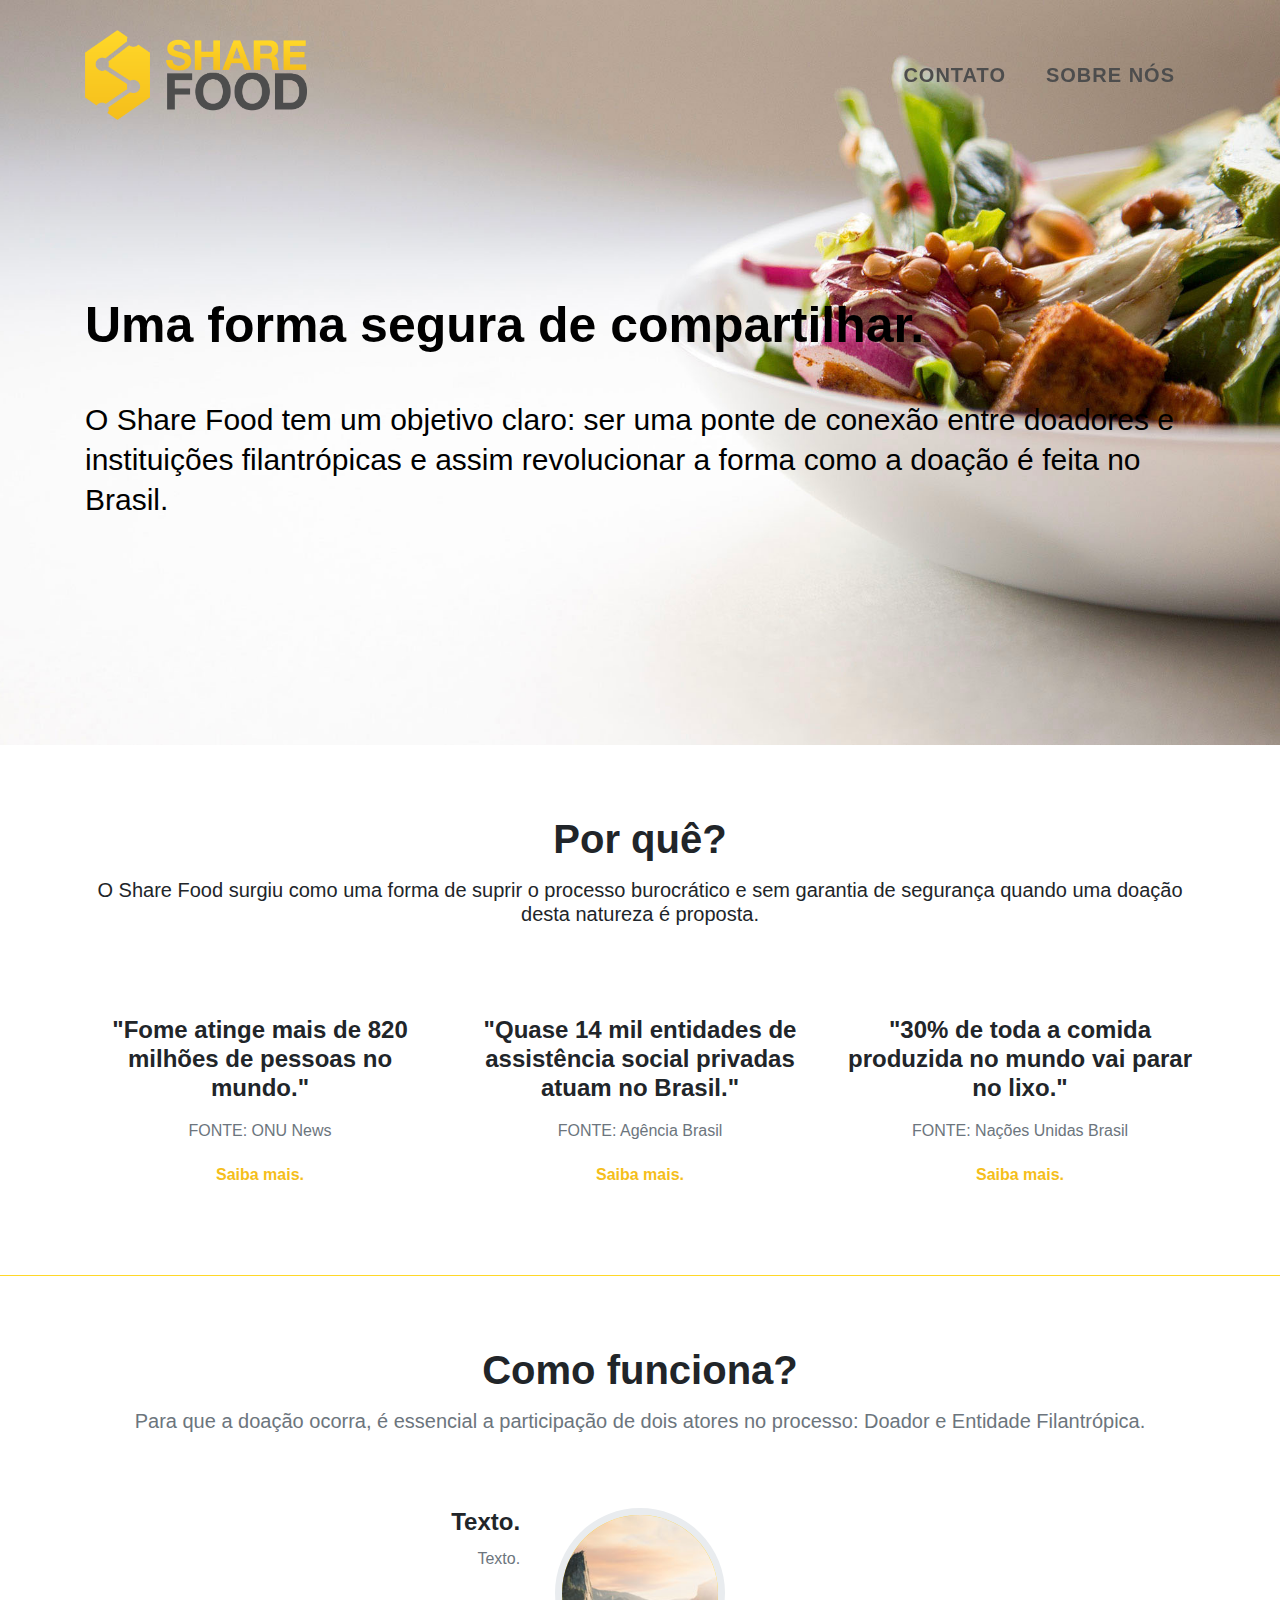
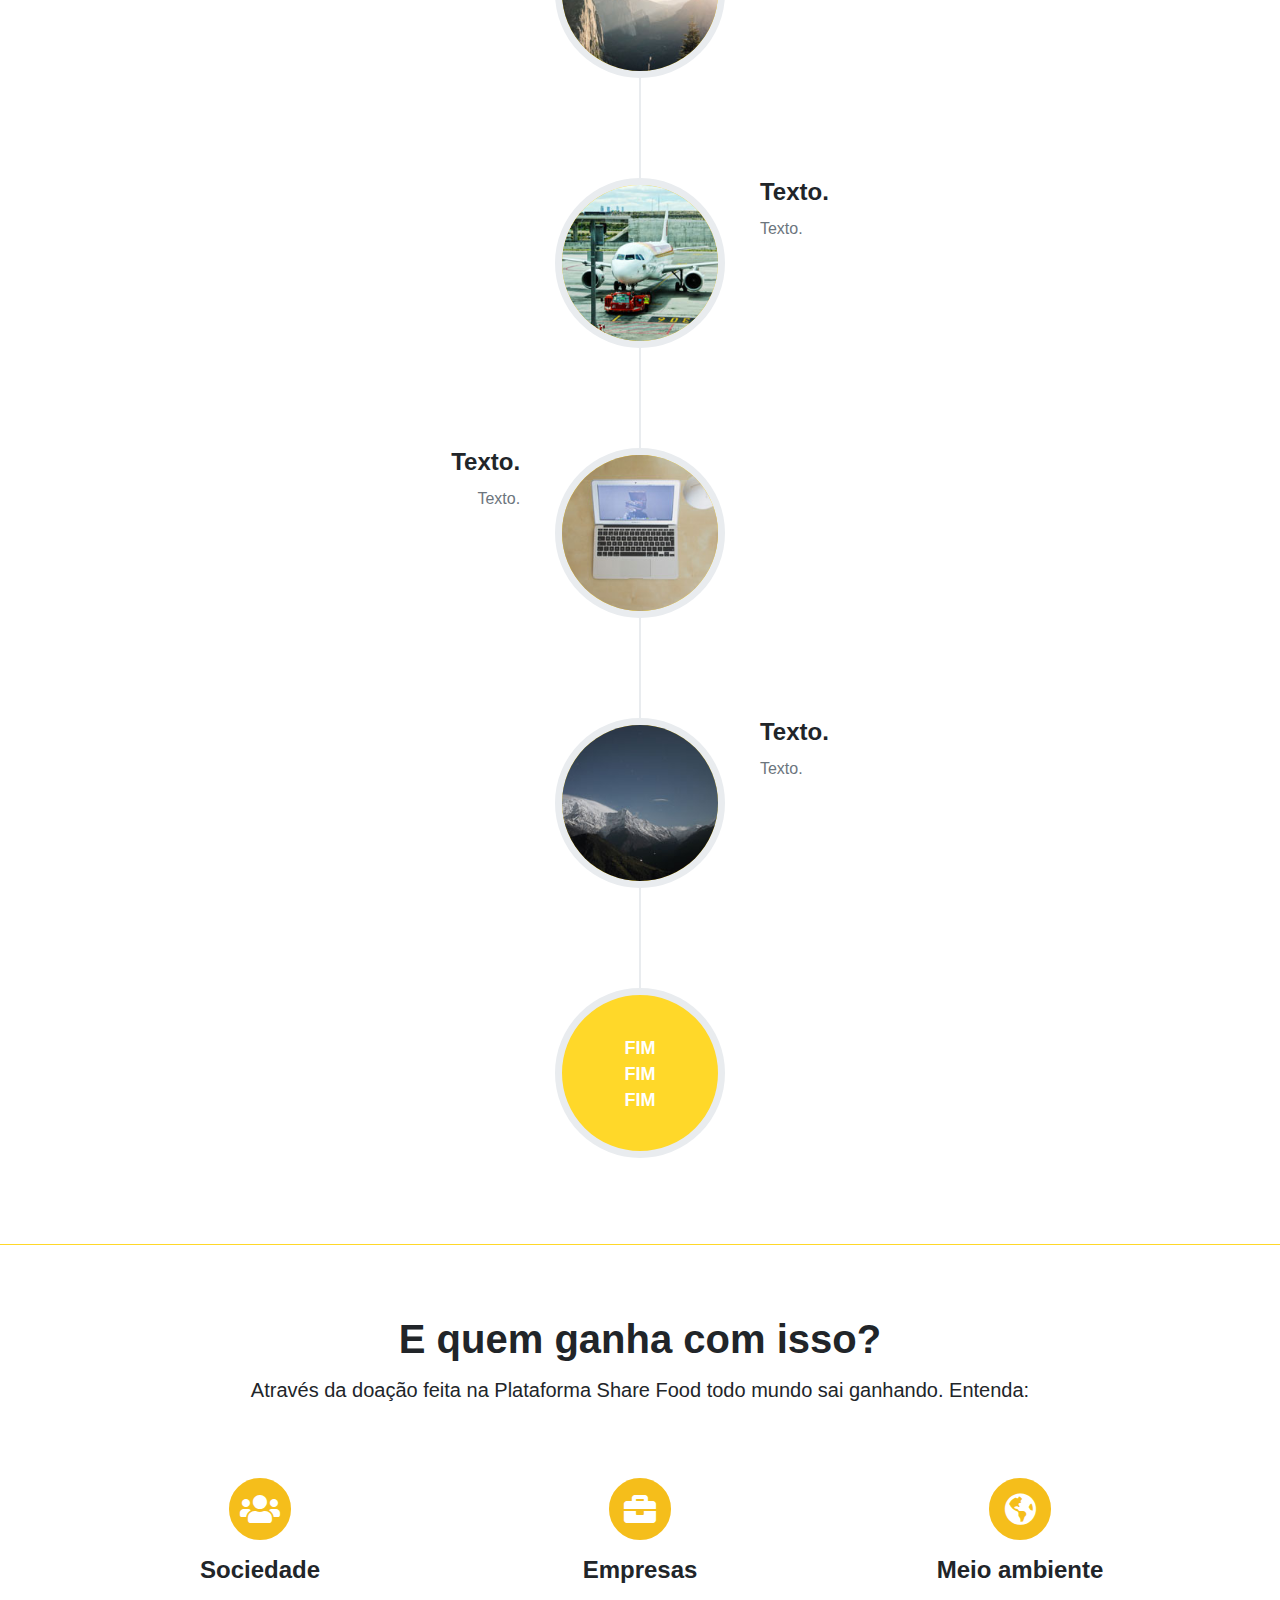
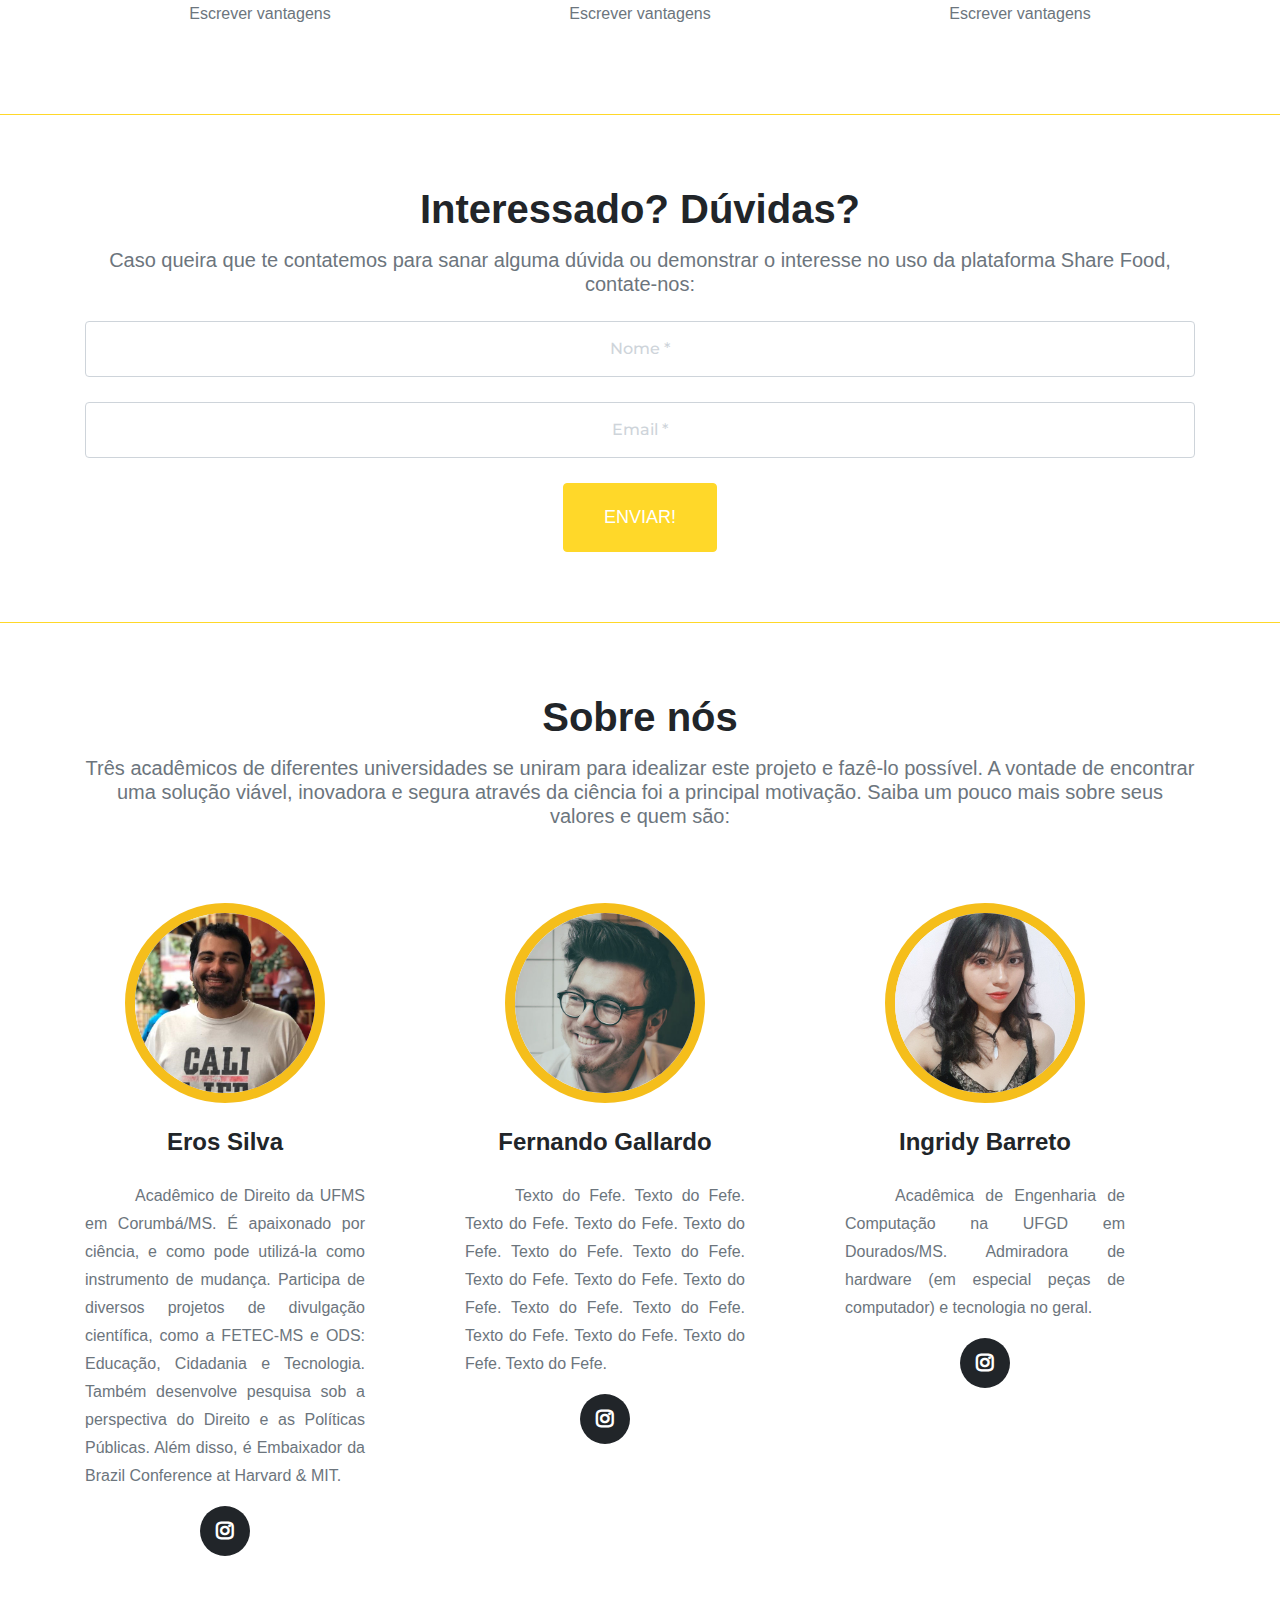
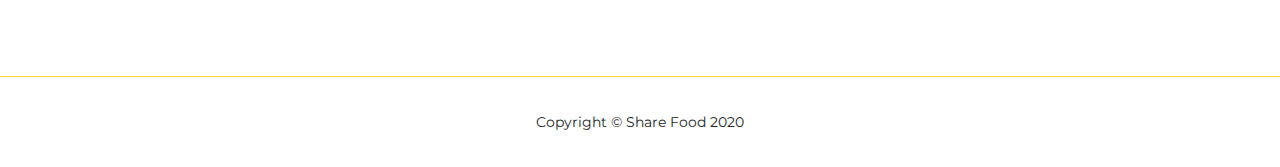
==== commit cf10481a: "Update index.html" ====
--- a/Projects/Web Project/index.html
+++ b/Projects/Web Project/index.html
@@ -96,7 +96,6 @@
   
   
   <!-- Como funciona -->
-  <!--
   <section class="page-section" id="comofunciona">
     <div class="container">
       <div class="row">
@@ -114,10 +113,10 @@
               </div>
               <div class="timeline-panel">
                 <div class="timeline-heading">
-                  <h4 class="subheading">É NECESSÁRIA A VALIDAÇÃO DO REGISTRO DE AMBOS PARA QUE A PLATAFORMA GARANTA UM PROCESSO SEGURO PARA AMBOS OS LADO</h4>
+                  <h4 class="subheading">Texto.</h5>
                 </div>
                 <div class="timeline-body">
-                  <p class="text-muted">Lorem ipsum dolor sit amet, consectetur adipisicing elit. Sunt ut voluptatum eius sapiente, totam reiciendis temporibus qui quibusdam, recusandae sit vero unde, sed, incidunt et ea quo dolore laudantium consectetur!</p>
+                  <p class="text-muted">Texto.</p>
                 </div>
               </div>
             </li>
@@ -127,11 +126,10 @@
               </div>
               <div class="timeline-panel">
                 <div class="timeline-heading">
-                  <h4>March 2011</h4>
-                  <h4 class="subheading">An Agency is Born</h4>
+                  <h4 class="subheading">Texto.</h4>
                 </div>
                 <div class="timeline-body">
-                  <p class="text-muted">Lorem ipsum dolor sit amet, consectetur adipisicing elit. Sunt ut voluptatum eius sapiente, totam reiciendis temporibus qui quibusdam, recusandae sit vero unde, sed, incidunt et ea quo dolore laudantium consectetur!</p>
+                  <p class="text-muted">Texto.</p>
                 </div>
               </div>
             </li>
@@ -141,11 +139,10 @@
               </div>
               <div class="timeline-panel">
                 <div class="timeline-heading">
-                  <h4>December 2012</h4>
-                  <h4 class="subheading">Transition to Full Service</h4>
+                  <h4 class="subheading">Texto.</h4>
                 </div>
                 <div class="timeline-body">
-                  <p class="text-muted">Lorem ipsum dolor sit amet, consectetur adipisicing elit. Sunt ut voluptatum eius sapiente, totam reiciendis temporibus qui quibusdam, recusandae sit vero unde, sed, incidunt et ea quo dolore laudantium consectetur!</p>
+                  <p class="text-muted">Texto.</p>
                 </div>
               </div>
             </li>
@@ -155,19 +152,18 @@
               </div>
               <div class="timeline-panel">
                 <div class="timeline-heading">
-                  <h4>July 2014</h4>
-                  <h4 class="subheading">Phase Two Expansion</h4>
+                  <h4 class="subheading">Texto.</h4>
                 </div>
                 <div class="timeline-body">
-                  <p class="text-muted">Lorem ipsum dolor sit amet, consectetur adipisicing elit. Sunt ut voluptatum eius sapiente, totam reiciendis temporibus qui quibusdam, recusandae sit vero unde, sed, incidunt et ea quo dolore laudantium consectetur!</p>
+                  <p class="text-muted">Texto.</p>
                 </div>
               </div>
             </li>
             <li class="timeline-inverted">
               <div class="timeline-image">
-                <h4>Be Part
-                  <br>Of Our
-                  <br>Story!</h4>
+                <h4>FIM
+                  <br>FIM
+                  <br>FIM</h4>
               </div>
             </li>
           </ul>
@@ -175,8 +171,6 @@
       </div>
     </div>
   </section>
-  
-  -->
   
   <!-- Vantagens -->
   <section class="page-section" id="vantagens">
